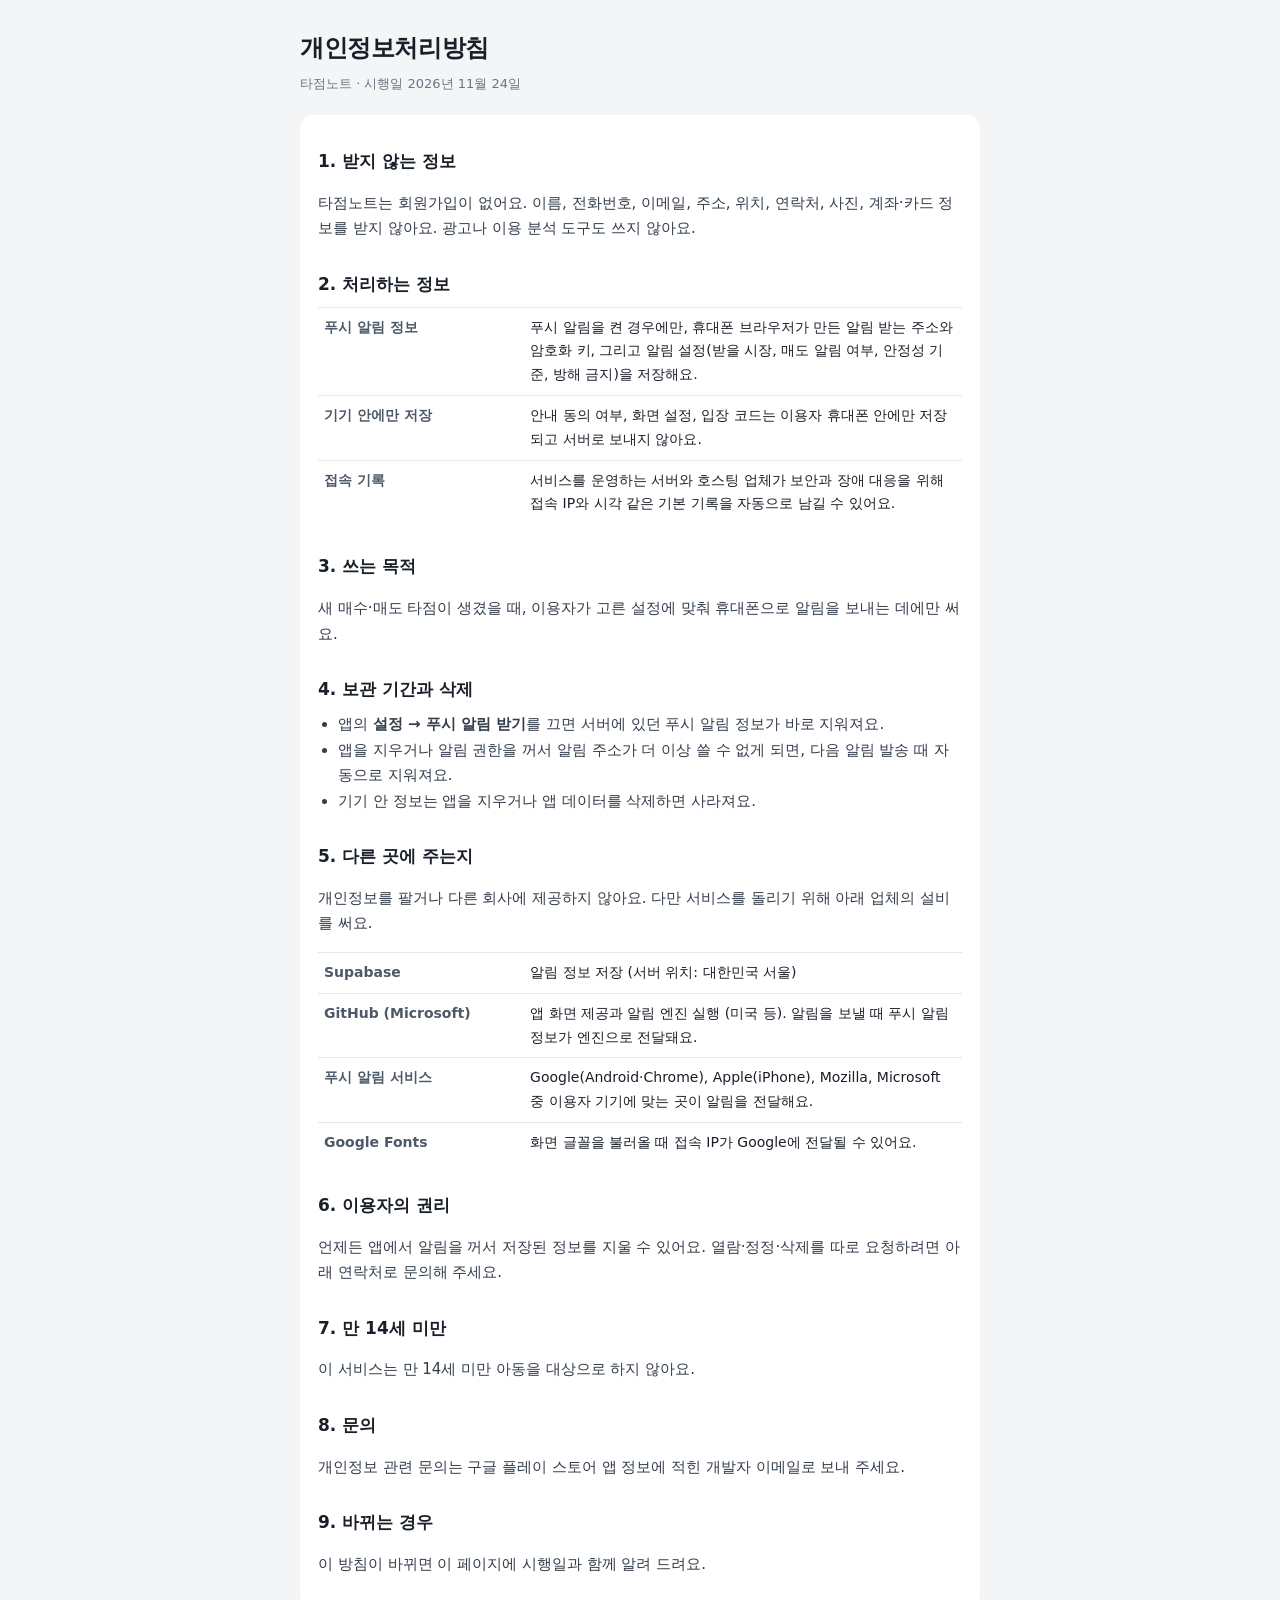
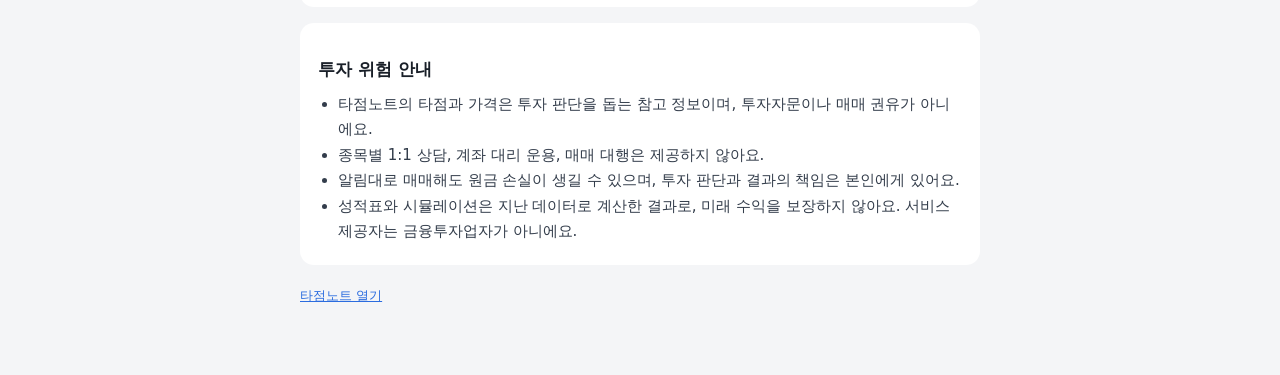
==== app/privacy.html @ eb2e2096 "Add files via upload" ====
<!doctype html>
<html lang="ko">
<head>
<meta charset="utf-8">
<meta name="viewport" content="width=device-width, initial-scale=1">
<title>타점노트 개인정보처리방침</title>
<link rel="icon" href="icon-192.png">
<style>
  body { margin: 0; background: #F4F5F7; color: #191F28; font-family: -apple-system, 'Apple SD Gothic Neo', 'Noto Sans KR', system-ui, sans-serif; line-height: 1.7; }
  main { max-width: 680px; margin: 0 auto; padding: 28px 20px 48px; }
  h1 { font-size: 24px; margin: 0 0 4px; letter-spacing: -0.4px; }
  h2 { font-size: 17px; margin: 28px 0 8px; }
  p, li { font-size: 15px; color: #333D4B; }
  ul { padding-left: 20px; margin: 6px 0; }
  .sub { color: #6B7684; font-size: 13px; margin: 0 0 20px; }
  .card { background: #fff; border-radius: 14px; padding: 4px 18px 14px; margin-top: 16px; }
  table { width: 100%; border-collapse: collapse; font-size: 14px; margin: 8px 0; }
  th, td { text-align: left; vertical-align: top; border-top: 1px solid #E5E8EB; padding: 8px 6px; }
  th { color: #4E5968; font-weight: 600; width: 32%; }
  a { color: #2B6CDF; }
</style>
</head>
<body>
<main>
  <h1>개인정보처리방침</h1>
  <p class="sub">타점노트 · 시행일 2026년 11월 24일</p>

  <div class="card">
    <h2>1. 받지 않는 정보</h2>
    <p>타점노트는 회원가입이 없어요. 이름, 전화번호, 이메일, 주소, 위치, 연락처, 사진, 계좌·카드 정보를 받지 않아요. 광고나 이용 분석 도구도 쓰지 않아요.</p>

    <h2>2. 처리하는 정보</h2>
    <table>
      <tr><th>푸시 알림 정보</th><td>푸시 알림을 켠 경우에만, 휴대폰 브라우저가 만든 알림 받는 주소와 암호화 키, 그리고 알림 설정(받을 시장, 매도 알림 여부, 안정성 기준, 방해 금지)을 저장해요.</td></tr>
      <tr><th>기기 안에만 저장</th><td>안내 동의 여부, 화면 설정, 입장 코드는 이용자 휴대폰 안에만 저장되고 서버로 보내지 않아요.</td></tr>
      <tr><th>접속 기록</th><td>서비스를 운영하는 서버와 호스팅 업체가 보안과 장애 대응을 위해 접속 IP와 시각 같은 기본 기록을 자동으로 남길 수 있어요.</td></tr>
    </table>

    <h2>3. 쓰는 목적</h2>
    <p>새 매수·매도 타점이 생겼을 때, 이용자가 고른 설정에 맞춰 휴대폰으로 알림을 보내는 데에만 써요.</p>

    <h2>4. 보관 기간과 삭제</h2>
    <ul>
      <li>앱의 <b>설정 → 푸시 알림 받기</b>를 끄면 서버에 있던 푸시 알림 정보가 바로 지워져요.</li>
      <li>앱을 지우거나 알림 권한을 꺼서 알림 주소가 더 이상 쓸 수 없게 되면, 다음 알림 발송 때 자동으로 지워져요.</li>
      <li>기기 안 정보는 앱을 지우거나 앱 데이터를 삭제하면 사라져요.</li>
    </ul>

    <h2>5. 다른 곳에 주는지</h2>
    <p>개인정보를 팔거나 다른 회사에 제공하지 않아요. 다만 서비스를 돌리기 위해 아래 업체의 설비를 써요.</p>
    <table>
      <tr><th>Supabase</th><td>알림 정보 저장 (서버 위치: 대한민국 서울)</td></tr>
      <tr><th>GitHub (Microsoft)</th><td>앱 화면 제공과 알림 엔진 실행 (미국 등). 알림을 보낼 때 푸시 알림 정보가 엔진으로 전달돼요.</td></tr>
      <tr><th>푸시 알림 서비스</th><td>Google(Android·Chrome), Apple(iPhone), Mozilla, Microsoft 중 이용자 기기에 맞는 곳이 알림을 전달해요.</td></tr>
      <tr><th>Google Fonts</th><td>화면 글꼴을 불러올 때 접속 IP가 Google에 전달될 수 있어요.</td></tr>
    </table>

    <h2>6. 이용자의 권리</h2>
    <p>언제든 앱에서 알림을 꺼서 저장된 정보를 지울 수 있어요. 열람·정정·삭제를 따로 요청하려면 아래 연락처로 문의해 주세요.</p>

    <h2>7. 만 14세 미만</h2>
    <p>이 서비스는 만 14세 미만 아동을 대상으로 하지 않아요.</p>

    <h2>8. 문의</h2>
    <p>개인정보 관련 문의는 구글 플레이 스토어 앱 정보에 적힌 개발자 이메일로 보내 주세요.</p>

    <h2>9. 바뀌는 경우</h2>
    <p>이 방침이 바뀌면 이 페이지에 시행일과 함께 알려 드려요.</p>
  </div>

  <div class="card">
    <h2>투자 위험 안내</h2>
    <ul>
      <li>타점노트의 타점과 가격은 투자 판단을 돕는 참고 정보이며, 투자자문이나 매매 권유가 아니에요.</li>
      <li>종목별 1:1 상담, 계좌 대리 운용, 매매 대행은 제공하지 않아요.</li>
      <li>알림대로 매매해도 원금 손실이 생길 수 있으며, 투자 판단과 결과의 책임은 본인에게 있어요.</li>
      <li>성적표와 시뮬레이션은 지난 데이터로 계산한 결과로, 미래 수익을 보장하지 않아요. 서비스 제공자는 금융투자업자가 아니에요.</li>
    </ul>
  </div>
  <p class="sub" style="margin-top:20px"><a href="./">타점노트 열기</a></p>
</main>
</body>
</html>
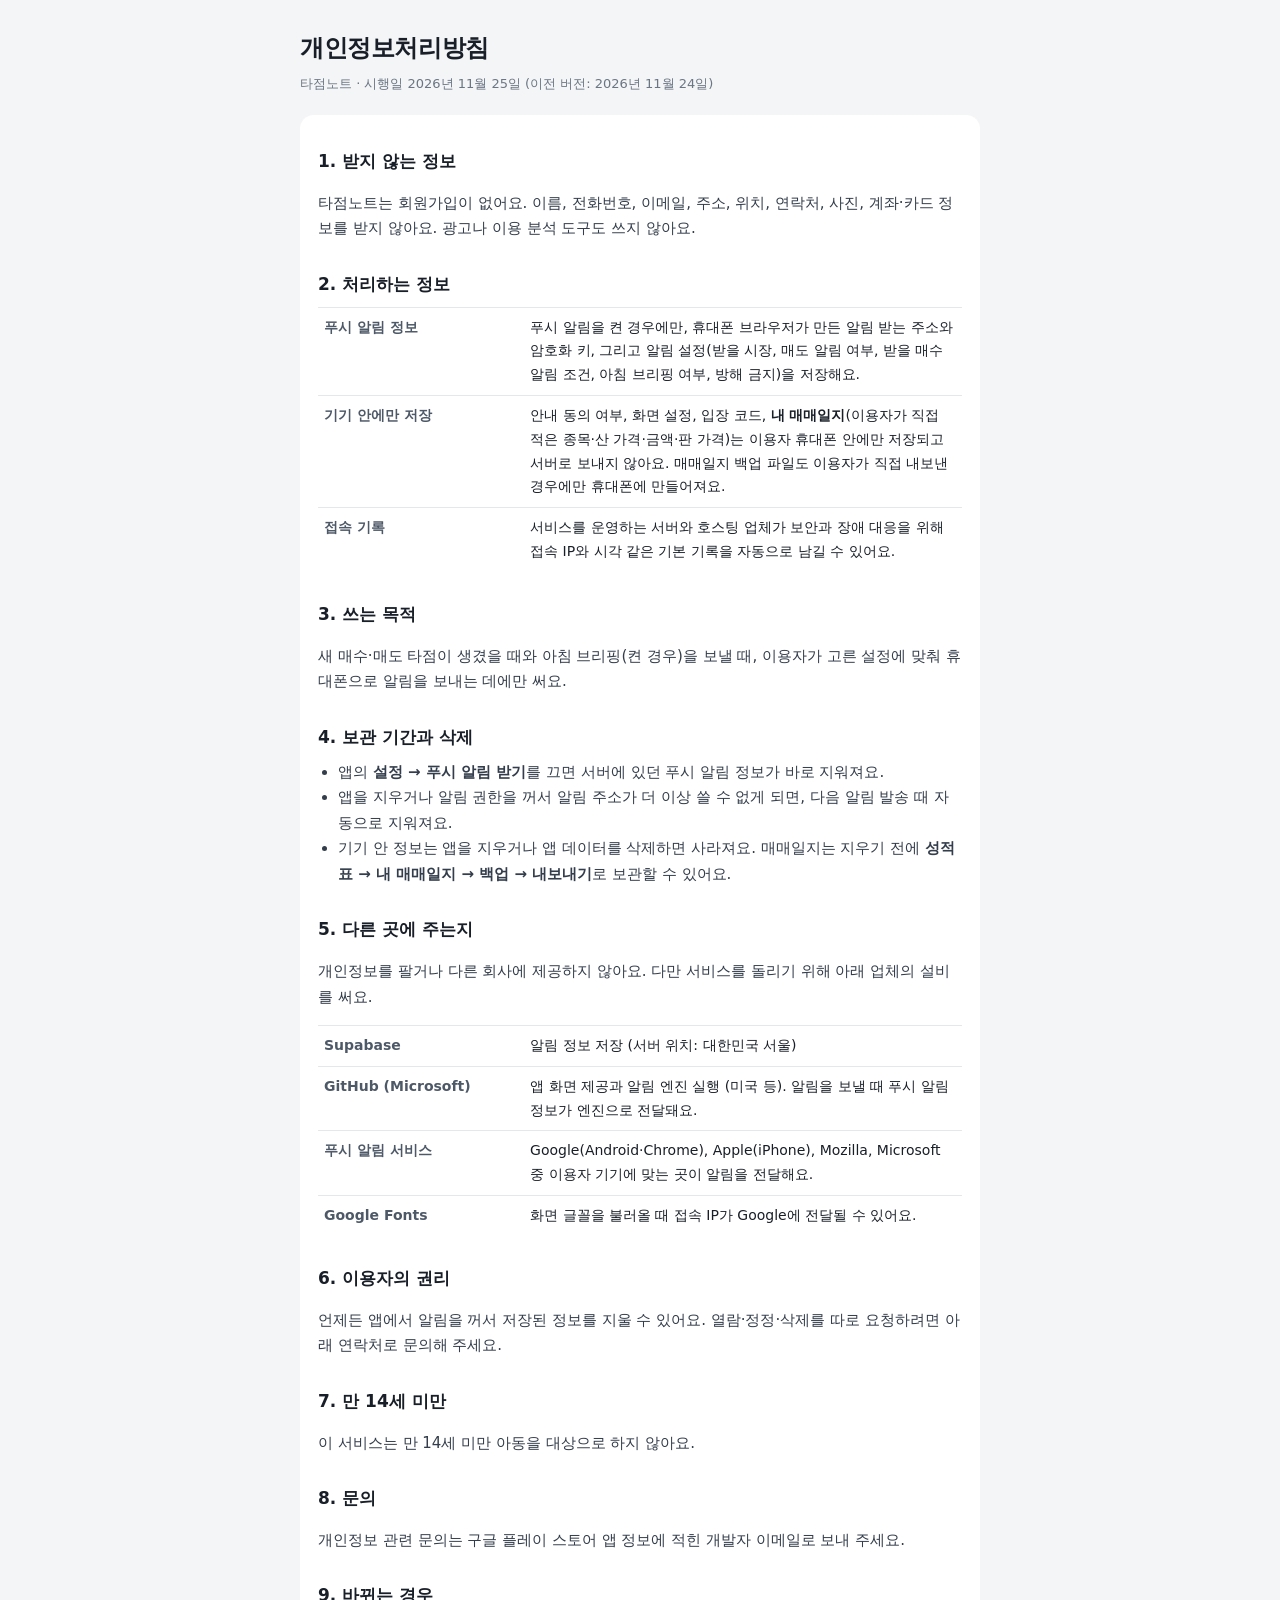
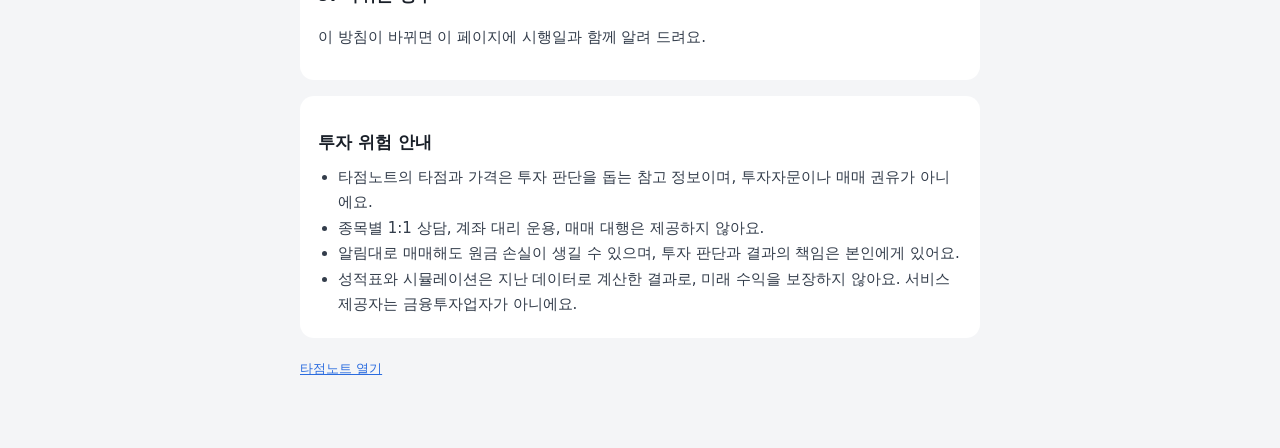
==== commit 50bd336e: "Add files via upload" ====
--- a/app/privacy.html
+++ b/app/privacy.html
@@ -23,7 +23,7 @@
 <body>
 <main>
   <h1>개인정보처리방침</h1>
-  <p class="sub">타점노트 · 시행일 2026년 11월 24일</p>
+  <p class="sub">타점노트 · 시행일 2026년 11월 25일 (이전 버전: 2026년 11월 24일)</p>
 
   <div class="card">
     <h2>1. 받지 않는 정보</h2>
@@ -31,19 +31,19 @@
 
     <h2>2. 처리하는 정보</h2>
     <table>
-      <tr><th>푸시 알림 정보</th><td>푸시 알림을 켠 경우에만, 휴대폰 브라우저가 만든 알림 받는 주소와 암호화 키, 그리고 알림 설정(받을 시장, 매도 알림 여부, 안정성 기준, 방해 금지)을 저장해요.</td></tr>
-      <tr><th>기기 안에만 저장</th><td>안내 동의 여부, 화면 설정, 입장 코드는 이용자 휴대폰 안에만 저장되고 서버로 보내지 않아요.</td></tr>
+      <tr><th>푸시 알림 정보</th><td>푸시 알림을 켠 경우에만, 휴대폰 브라우저가 만든 알림 받는 주소와 암호화 키, 그리고 알림 설정(받을 시장, 매도 알림 여부, 받을 매수 알림 조건, 아침 브리핑 여부, 방해 금지)을 저장해요.</td></tr>
+      <tr><th>기기 안에만 저장</th><td>안내 동의 여부, 화면 설정, 입장 코드, <b>내 매매일지</b>(이용자가 직접 적은 종목·산 가격·금액·판 가격)는 이용자 휴대폰 안에만 저장되고 서버로 보내지 않아요. 매매일지 백업 파일도 이용자가 직접 내보낸 경우에만 휴대폰에 만들어져요.</td></tr>
       <tr><th>접속 기록</th><td>서비스를 운영하는 서버와 호스팅 업체가 보안과 장애 대응을 위해 접속 IP와 시각 같은 기본 기록을 자동으로 남길 수 있어요.</td></tr>
     </table>
 
     <h2>3. 쓰는 목적</h2>
-    <p>새 매수·매도 타점이 생겼을 때, 이용자가 고른 설정에 맞춰 휴대폰으로 알림을 보내는 데에만 써요.</p>
+    <p>새 매수·매도 타점이 생겼을 때와 아침 브리핑(켠 경우)을 보낼 때, 이용자가 고른 설정에 맞춰 휴대폰으로 알림을 보내는 데에만 써요.</p>
 
     <h2>4. 보관 기간과 삭제</h2>
     <ul>
       <li>앱의 <b>설정 → 푸시 알림 받기</b>를 끄면 서버에 있던 푸시 알림 정보가 바로 지워져요.</li>
       <li>앱을 지우거나 알림 권한을 꺼서 알림 주소가 더 이상 쓸 수 없게 되면, 다음 알림 발송 때 자동으로 지워져요.</li>
-      <li>기기 안 정보는 앱을 지우거나 앱 데이터를 삭제하면 사라져요.</li>
+      <li>기기 안 정보는 앱을 지우거나 앱 데이터를 삭제하면 사라져요. 매매일지는 지우기 전에 <b>성적표 → 내 매매일지 → 백업 → 내보내기</b>로 보관할 수 있어요.</li>
     </ul>
 
     <h2>5. 다른 곳에 주는지</h2>
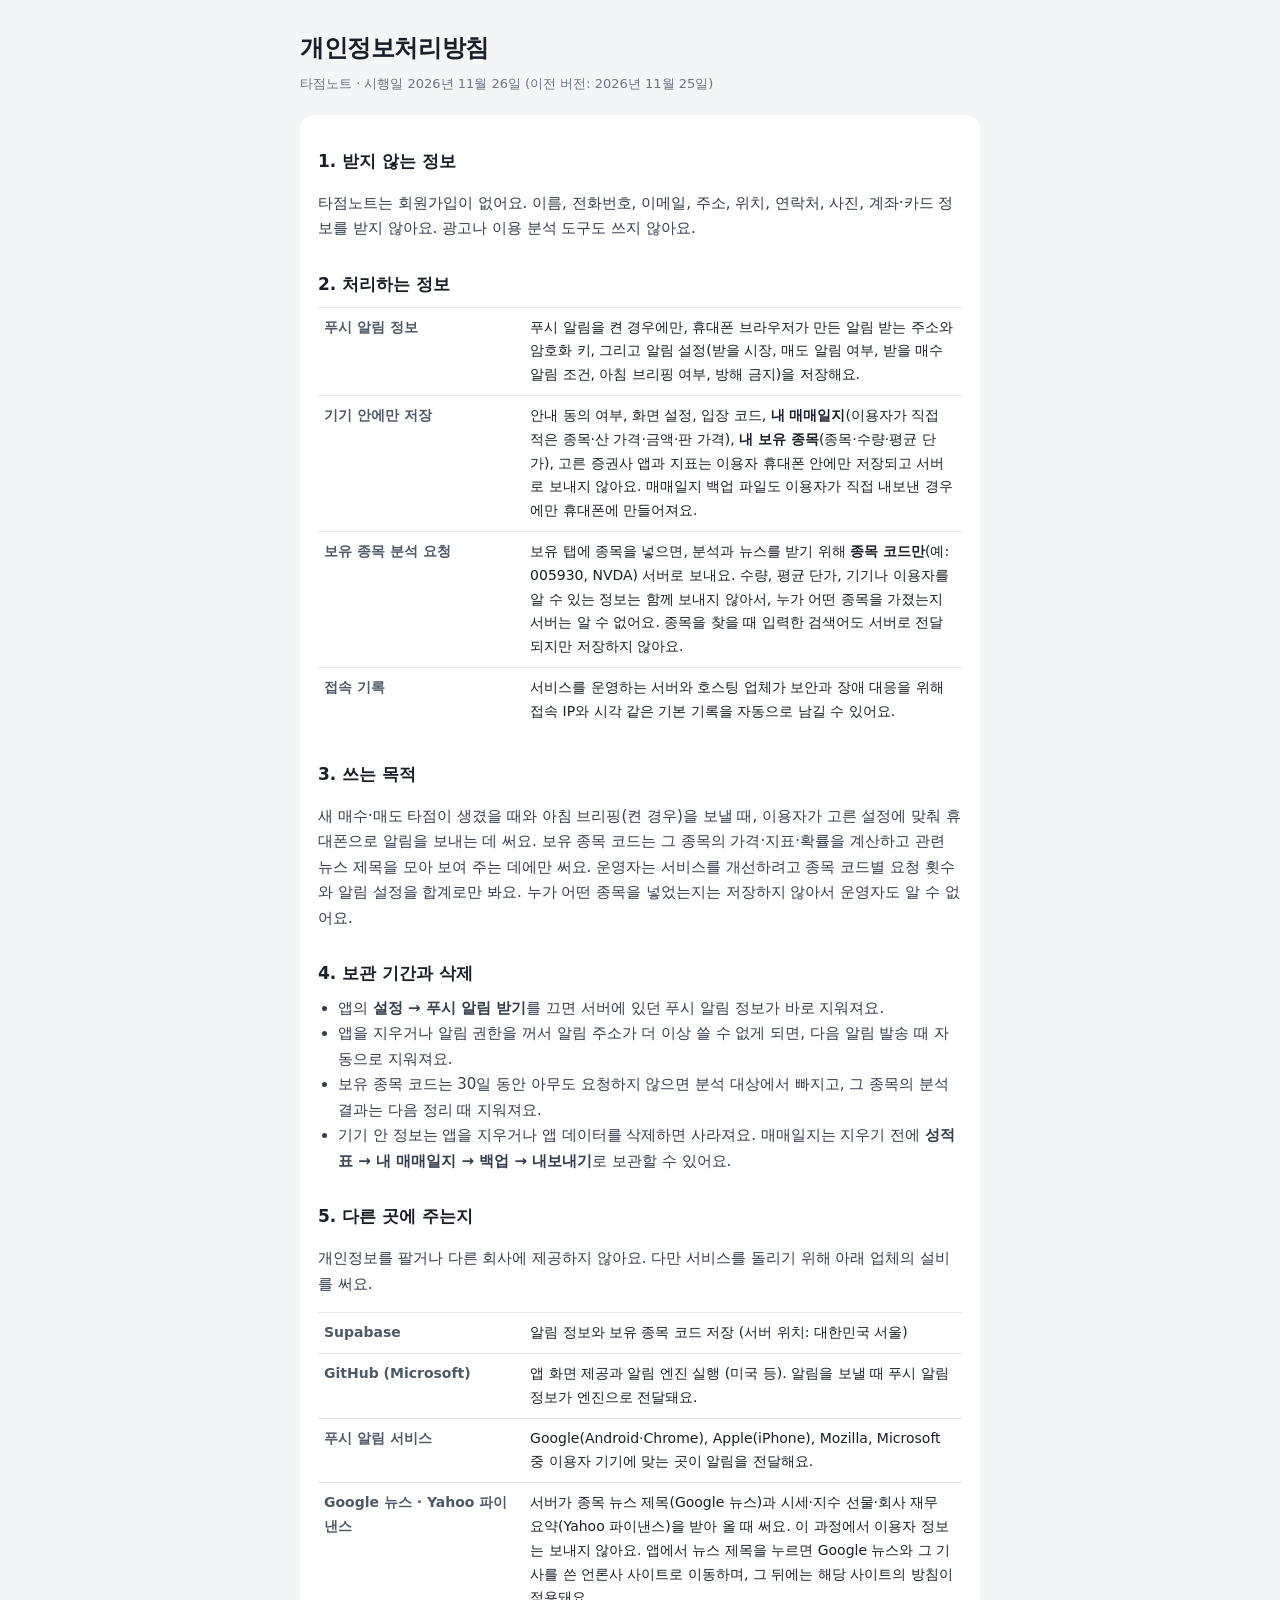
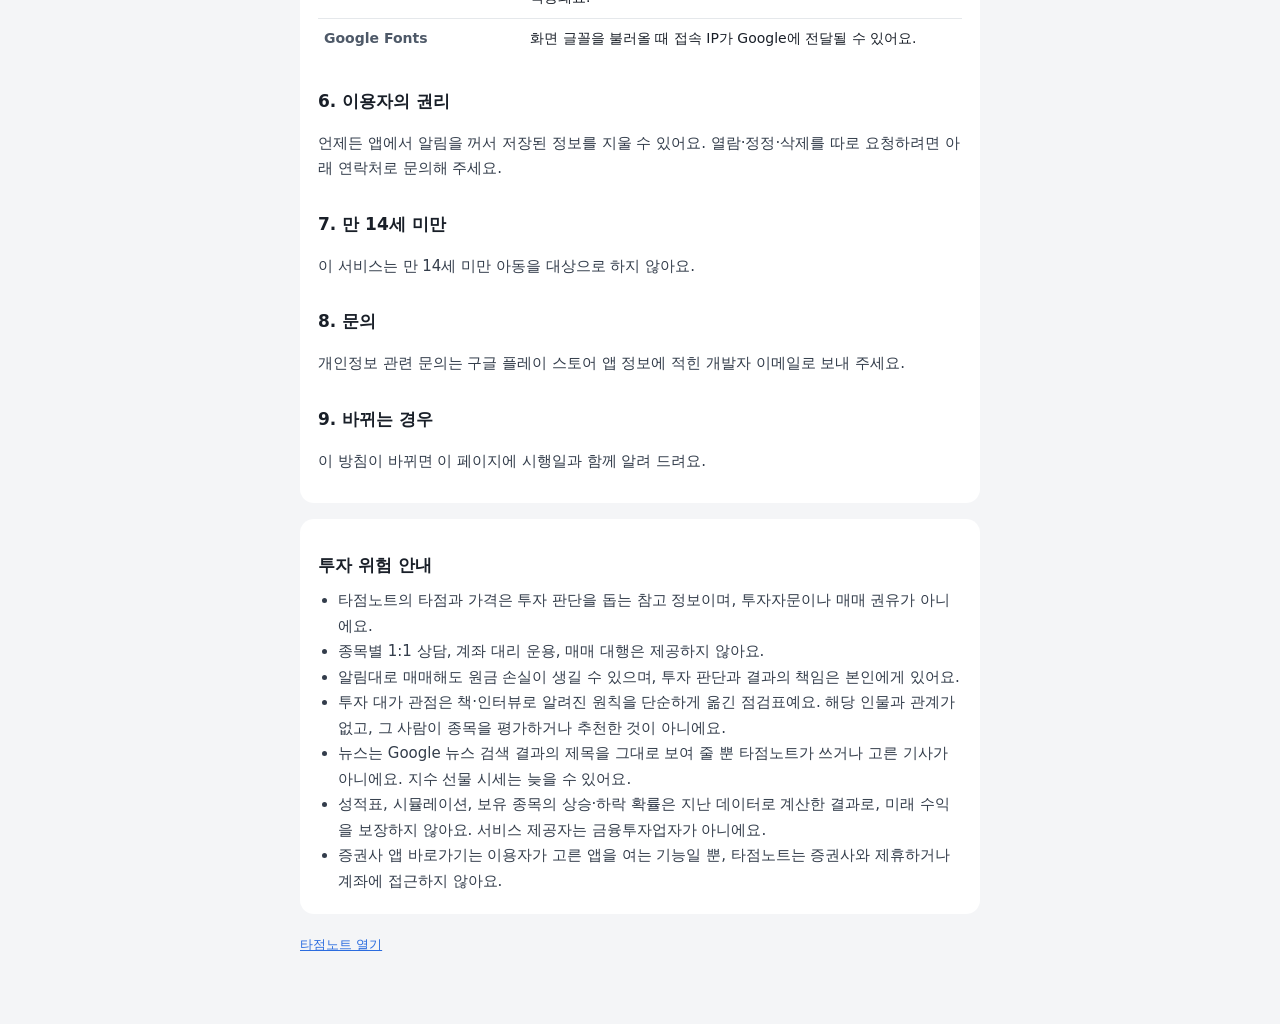
==== commit 21a06842: "Add files via upload" ====
--- a/app/privacy.html
+++ b/app/privacy.html
@@ -23,7 +23,7 @@
 <body>
 <main>
   <h1>개인정보처리방침</h1>
-  <p class="sub">타점노트 · 시행일 2026년 11월 25일 (이전 버전: 2026년 11월 24일)</p>
+  <p class="sub">타점노트 · 시행일 2026년 11월 26일 (이전 버전: 2026년 11월 25일)</p>
 
   <div class="card">
     <h2>1. 받지 않는 정보</h2>
@@ -32,26 +32,29 @@
     <h2>2. 처리하는 정보</h2>
     <table>
       <tr><th>푸시 알림 정보</th><td>푸시 알림을 켠 경우에만, 휴대폰 브라우저가 만든 알림 받는 주소와 암호화 키, 그리고 알림 설정(받을 시장, 매도 알림 여부, 받을 매수 알림 조건, 아침 브리핑 여부, 방해 금지)을 저장해요.</td></tr>
-      <tr><th>기기 안에만 저장</th><td>안내 동의 여부, 화면 설정, 입장 코드, <b>내 매매일지</b>(이용자가 직접 적은 종목·산 가격·금액·판 가격)는 이용자 휴대폰 안에만 저장되고 서버로 보내지 않아요. 매매일지 백업 파일도 이용자가 직접 내보낸 경우에만 휴대폰에 만들어져요.</td></tr>
+      <tr><th>기기 안에만 저장</th><td>안내 동의 여부, 화면 설정, 입장 코드, <b>내 매매일지</b>(이용자가 직접 적은 종목·산 가격·금액·판 가격), <b>내 보유 종목</b>(종목·수량·평균 단가), 고른 증권사 앱과 지표는 이용자 휴대폰 안에만 저장되고 서버로 보내지 않아요. 매매일지 백업 파일도 이용자가 직접 내보낸 경우에만 휴대폰에 만들어져요.</td></tr>
+      <tr><th>보유 종목 분석 요청</th><td>보유 탭에 종목을 넣으면, 분석과 뉴스를 받기 위해 <b>종목 코드만</b>(예: 005930, NVDA) 서버로 보내요. 수량, 평균 단가, 기기나 이용자를 알 수 있는 정보는 함께 보내지 않아서, 누가 어떤 종목을 가졌는지 서버는 알 수 없어요. 종목을 찾을 때 입력한 검색어도 서버로 전달되지만 저장하지 않아요.</td></tr>
       <tr><th>접속 기록</th><td>서비스를 운영하는 서버와 호스팅 업체가 보안과 장애 대응을 위해 접속 IP와 시각 같은 기본 기록을 자동으로 남길 수 있어요.</td></tr>
     </table>
 
     <h2>3. 쓰는 목적</h2>
-    <p>새 매수·매도 타점이 생겼을 때와 아침 브리핑(켠 경우)을 보낼 때, 이용자가 고른 설정에 맞춰 휴대폰으로 알림을 보내는 데에만 써요.</p>
+    <p>새 매수·매도 타점이 생겼을 때와 아침 브리핑(켠 경우)을 보낼 때, 이용자가 고른 설정에 맞춰 휴대폰으로 알림을 보내는 데 써요. 보유 종목 코드는 그 종목의 가격·지표·확률을 계산하고 관련 뉴스 제목을 모아 보여 주는 데에만 써요. 운영자는 서비스를 개선하려고 종목 코드별 요청 횟수와 알림 설정을 합계로만 봐요. 누가 어떤 종목을 넣었는지는 저장하지 않아서 운영자도 알 수 없어요.</p>
 
     <h2>4. 보관 기간과 삭제</h2>
     <ul>
       <li>앱의 <b>설정 → 푸시 알림 받기</b>를 끄면 서버에 있던 푸시 알림 정보가 바로 지워져요.</li>
       <li>앱을 지우거나 알림 권한을 꺼서 알림 주소가 더 이상 쓸 수 없게 되면, 다음 알림 발송 때 자동으로 지워져요.</li>
+      <li>보유 종목 코드는 30일 동안 아무도 요청하지 않으면 분석 대상에서 빠지고, 그 종목의 분석 결과는 다음 정리 때 지워져요.</li>
       <li>기기 안 정보는 앱을 지우거나 앱 데이터를 삭제하면 사라져요. 매매일지는 지우기 전에 <b>성적표 → 내 매매일지 → 백업 → 내보내기</b>로 보관할 수 있어요.</li>
     </ul>
 
     <h2>5. 다른 곳에 주는지</h2>
     <p>개인정보를 팔거나 다른 회사에 제공하지 않아요. 다만 서비스를 돌리기 위해 아래 업체의 설비를 써요.</p>
     <table>
-      <tr><th>Supabase</th><td>알림 정보 저장 (서버 위치: 대한민국 서울)</td></tr>
+      <tr><th>Supabase</th><td>알림 정보와 보유 종목 코드 저장 (서버 위치: 대한민국 서울)</td></tr>
       <tr><th>GitHub (Microsoft)</th><td>앱 화면 제공과 알림 엔진 실행 (미국 등). 알림을 보낼 때 푸시 알림 정보가 엔진으로 전달돼요.</td></tr>
       <tr><th>푸시 알림 서비스</th><td>Google(Android·Chrome), Apple(iPhone), Mozilla, Microsoft 중 이용자 기기에 맞는 곳이 알림을 전달해요.</td></tr>
+      <tr><th>Google 뉴스 · Yahoo 파이낸스</th><td>서버가 종목 뉴스 제목(Google 뉴스)과 시세·지수 선물·회사 재무 요약(Yahoo 파이낸스)을 받아 올 때 써요. 이 과정에서 이용자 정보는 보내지 않아요. 앱에서 뉴스 제목을 누르면 Google 뉴스와 그 기사를 쓴 언론사 사이트로 이동하며, 그 뒤에는 해당 사이트의 방침이 적용돼요.</td></tr>
       <tr><th>Google Fonts</th><td>화면 글꼴을 불러올 때 접속 IP가 Google에 전달될 수 있어요.</td></tr>
     </table>
 
@@ -74,7 +77,10 @@
       <li>타점노트의 타점과 가격은 투자 판단을 돕는 참고 정보이며, 투자자문이나 매매 권유가 아니에요.</li>
       <li>종목별 1:1 상담, 계좌 대리 운용, 매매 대행은 제공하지 않아요.</li>
       <li>알림대로 매매해도 원금 손실이 생길 수 있으며, 투자 판단과 결과의 책임은 본인에게 있어요.</li>
-      <li>성적표와 시뮬레이션은 지난 데이터로 계산한 결과로, 미래 수익을 보장하지 않아요. 서비스 제공자는 금융투자업자가 아니에요.</li>
+      <li>투자 대가 관점은 책·인터뷰로 알려진 원칙을 단순하게 옮긴 점검표예요. 해당 인물과 관계가 없고, 그 사람이 종목을 평가하거나 추천한 것이 아니에요.</li>
+      <li>뉴스는 Google 뉴스 검색 결과의 제목을 그대로 보여 줄 뿐 타점노트가 쓰거나 고른 기사가 아니에요. 지수 선물 시세는 늦을 수 있어요.</li>
+      <li>성적표, 시뮬레이션, 보유 종목의 상승·하락 확률은 지난 데이터로 계산한 결과로, 미래 수익을 보장하지 않아요. 서비스 제공자는 금융투자업자가 아니에요.</li>
+      <li>증권사 앱 바로가기는 이용자가 고른 앱을 여는 기능일 뿐, 타점노트는 증권사와 제휴하거나 계좌에 접근하지 않아요.</li>
     </ul>
   </div>
   <p class="sub" style="margin-top:20px"><a href="./">타점노트 열기</a></p>
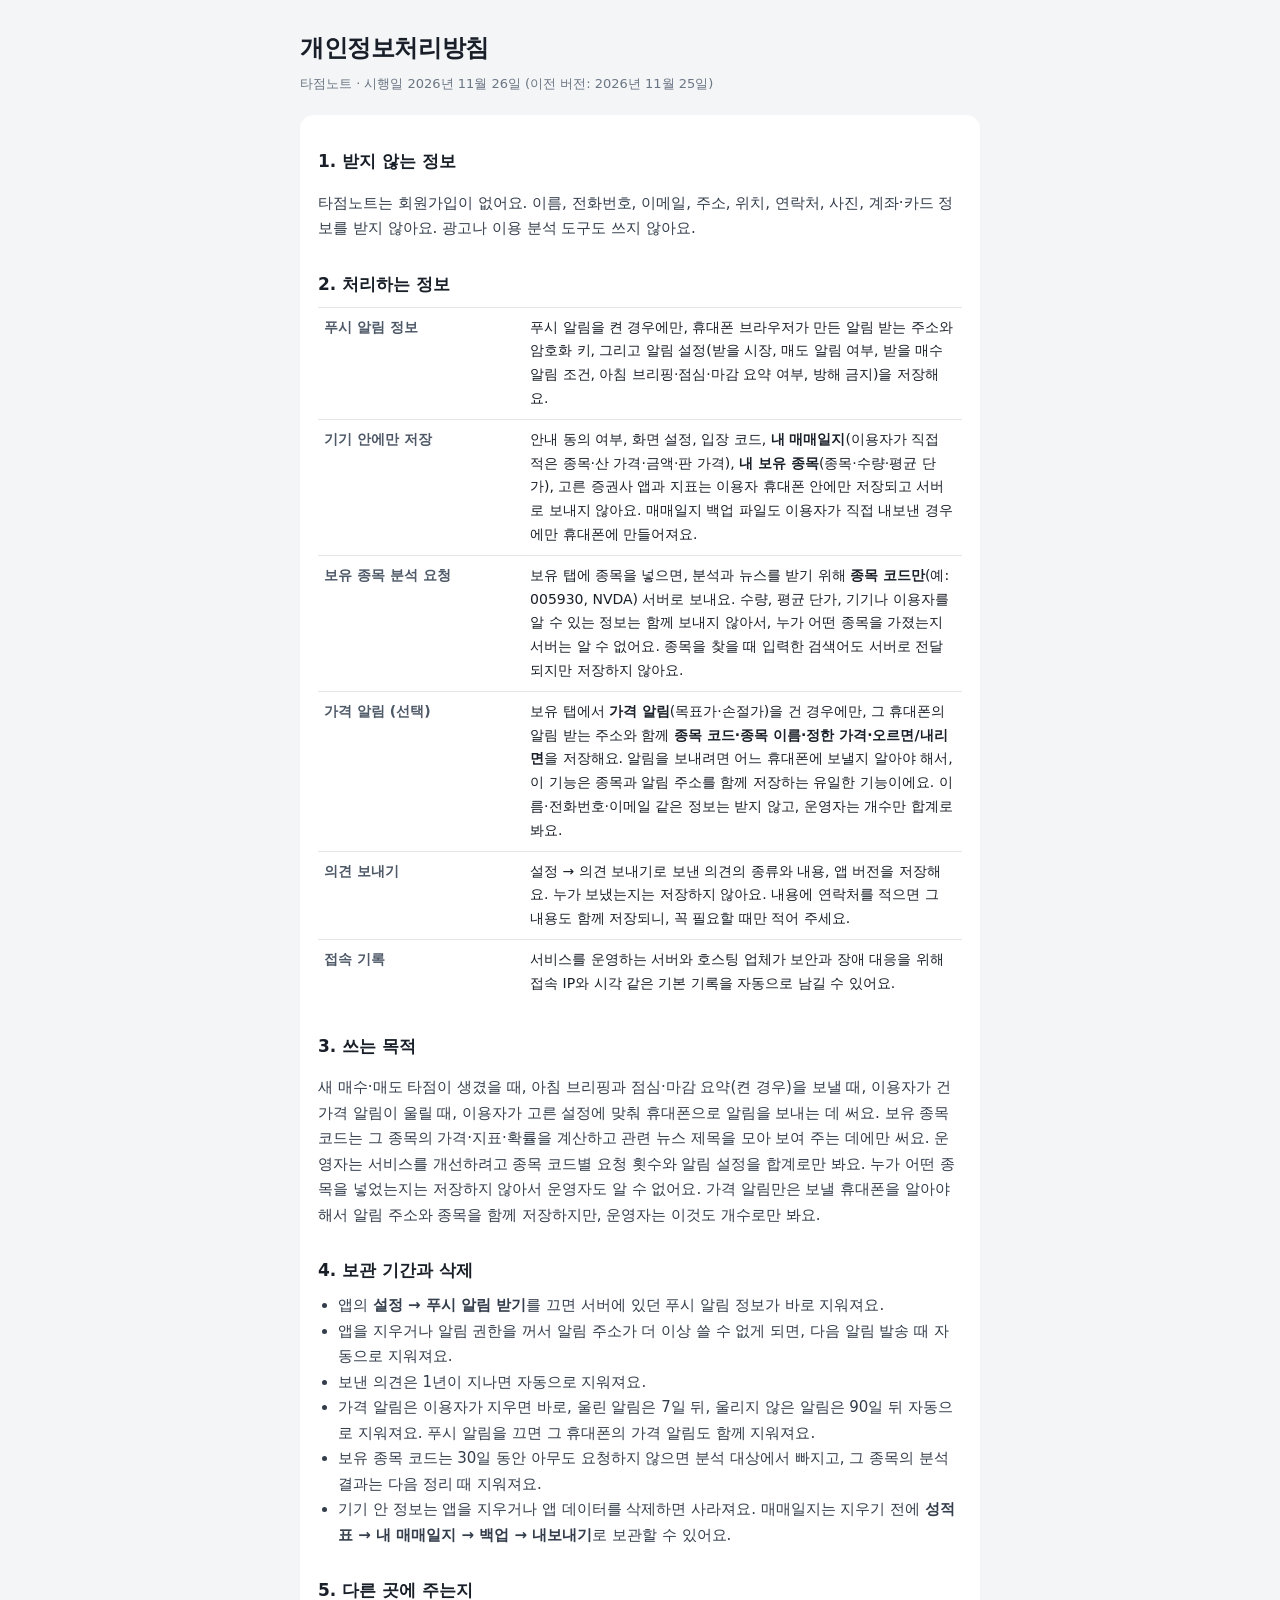
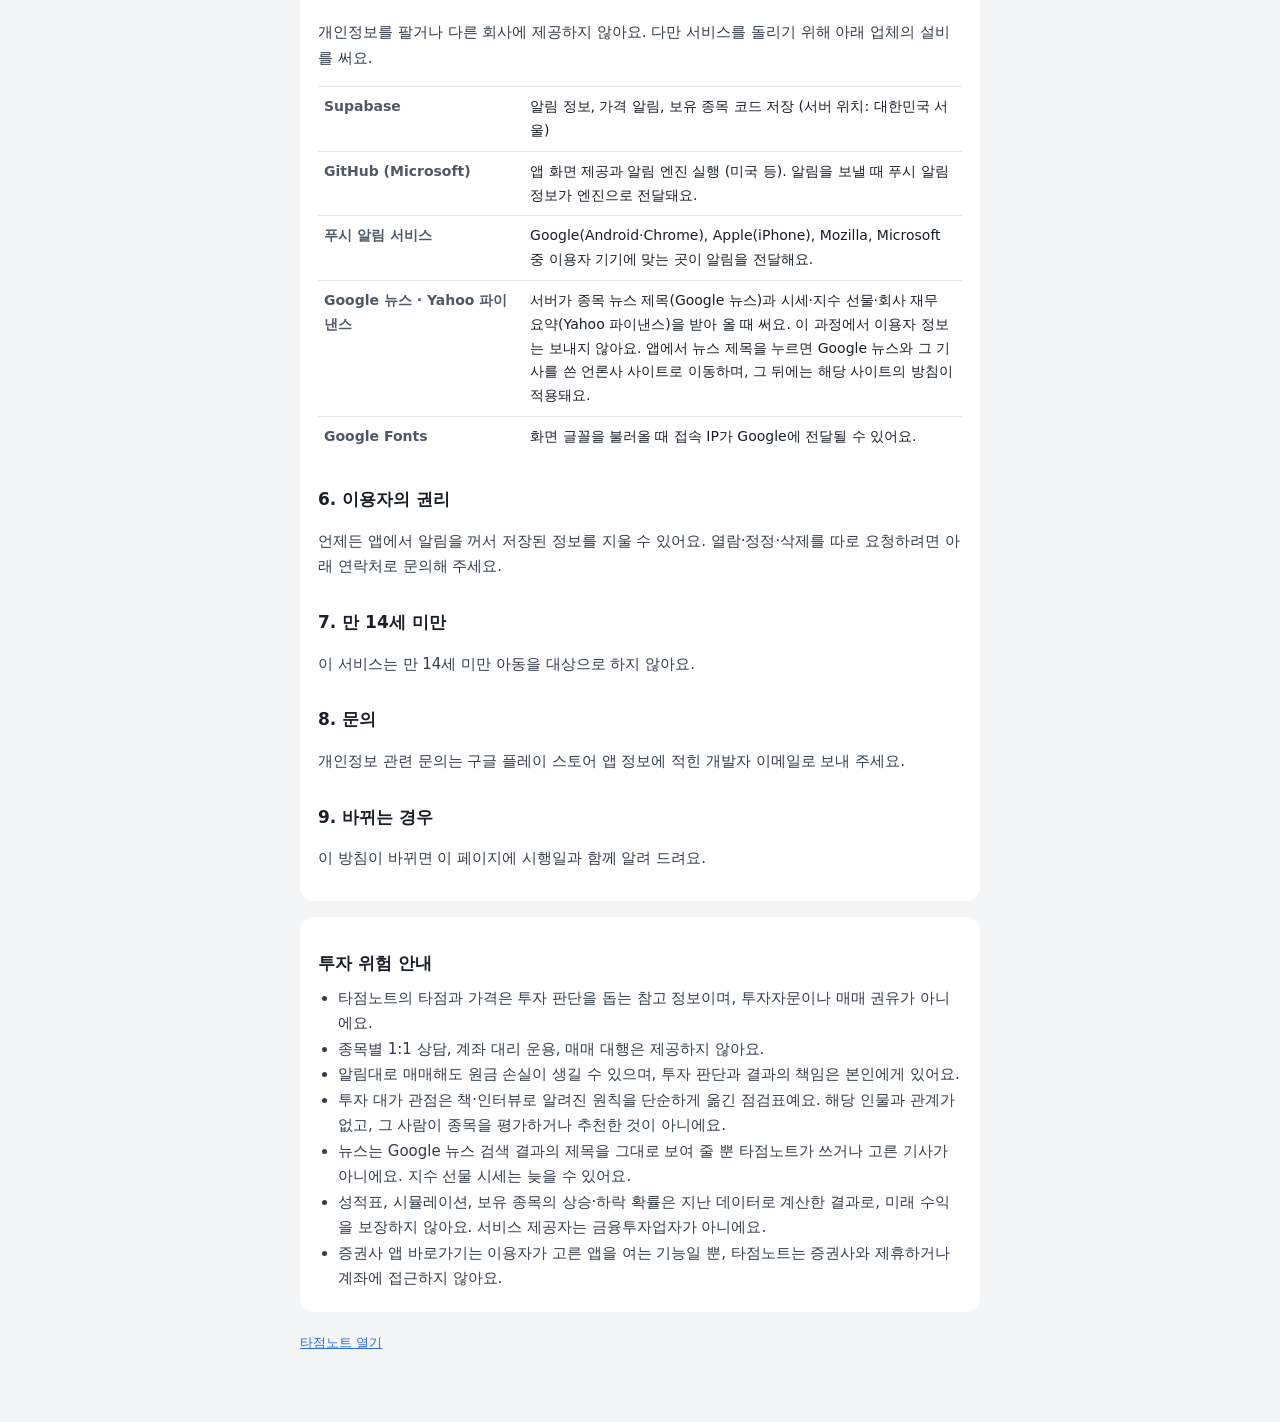
==== commit c47b34d9: "Add files via upload" ====
--- a/app/privacy.html
+++ b/app/privacy.html
@@ -31,19 +31,23 @@
 
     <h2>2. 처리하는 정보</h2>
     <table>
-      <tr><th>푸시 알림 정보</th><td>푸시 알림을 켠 경우에만, 휴대폰 브라우저가 만든 알림 받는 주소와 암호화 키, 그리고 알림 설정(받을 시장, 매도 알림 여부, 받을 매수 알림 조건, 아침 브리핑 여부, 방해 금지)을 저장해요.</td></tr>
+      <tr><th>푸시 알림 정보</th><td>푸시 알림을 켠 경우에만, 휴대폰 브라우저가 만든 알림 받는 주소와 암호화 키, 그리고 알림 설정(받을 시장, 매도 알림 여부, 받을 매수 알림 조건, 아침 브리핑·점심·마감 요약 여부, 방해 금지)을 저장해요.</td></tr>
       <tr><th>기기 안에만 저장</th><td>안내 동의 여부, 화면 설정, 입장 코드, <b>내 매매일지</b>(이용자가 직접 적은 종목·산 가격·금액·판 가격), <b>내 보유 종목</b>(종목·수량·평균 단가), 고른 증권사 앱과 지표는 이용자 휴대폰 안에만 저장되고 서버로 보내지 않아요. 매매일지 백업 파일도 이용자가 직접 내보낸 경우에만 휴대폰에 만들어져요.</td></tr>
       <tr><th>보유 종목 분석 요청</th><td>보유 탭에 종목을 넣으면, 분석과 뉴스를 받기 위해 <b>종목 코드만</b>(예: 005930, NVDA) 서버로 보내요. 수량, 평균 단가, 기기나 이용자를 알 수 있는 정보는 함께 보내지 않아서, 누가 어떤 종목을 가졌는지 서버는 알 수 없어요. 종목을 찾을 때 입력한 검색어도 서버로 전달되지만 저장하지 않아요.</td></tr>
+      <tr><th>가격 알림 (선택)</th><td>보유 탭에서 <b>가격 알림</b>(목표가·손절가)을 건 경우에만, 그 휴대폰의 알림 받는 주소와 함께 <b>종목 코드·종목 이름·정한 가격·오르면/내리면</b>을 저장해요. 알림을 보내려면 어느 휴대폰에 보낼지 알아야 해서, 이 기능은 종목과 알림 주소를 함께 저장하는 유일한 기능이에요. 이름·전화번호·이메일 같은 정보는 받지 않고, 운영자는 개수만 합계로 봐요.</td></tr>
+      <tr><th>의견 보내기</th><td>설정 → 의견 보내기로 보낸 의견의 종류와 내용, 앱 버전을 저장해요. 누가 보냈는지는 저장하지 않아요. 내용에 연락처를 적으면 그 내용도 함께 저장되니, 꼭 필요할 때만 적어 주세요.</td></tr>
       <tr><th>접속 기록</th><td>서비스를 운영하는 서버와 호스팅 업체가 보안과 장애 대응을 위해 접속 IP와 시각 같은 기본 기록을 자동으로 남길 수 있어요.</td></tr>
     </table>
 
     <h2>3. 쓰는 목적</h2>
-    <p>새 매수·매도 타점이 생겼을 때와 아침 브리핑(켠 경우)을 보낼 때, 이용자가 고른 설정에 맞춰 휴대폰으로 알림을 보내는 데 써요. 보유 종목 코드는 그 종목의 가격·지표·확률을 계산하고 관련 뉴스 제목을 모아 보여 주는 데에만 써요. 운영자는 서비스를 개선하려고 종목 코드별 요청 횟수와 알림 설정을 합계로만 봐요. 누가 어떤 종목을 넣었는지는 저장하지 않아서 운영자도 알 수 없어요.</p>
+    <p>새 매수·매도 타점이 생겼을 때, 아침 브리핑과 점심·마감 요약(켠 경우)을 보낼 때, 이용자가 건 가격 알림이 울릴 때, 이용자가 고른 설정에 맞춰 휴대폰으로 알림을 보내는 데 써요. 보유 종목 코드는 그 종목의 가격·지표·확률을 계산하고 관련 뉴스 제목을 모아 보여 주는 데에만 써요. 운영자는 서비스를 개선하려고 종목 코드별 요청 횟수와 알림 설정을 합계로만 봐요. 누가 어떤 종목을 넣었는지는 저장하지 않아서 운영자도 알 수 없어요. 가격 알림만은 보낼 휴대폰을 알아야 해서 알림 주소와 종목을 함께 저장하지만, 운영자는 이것도 개수로만 봐요.</p>
 
     <h2>4. 보관 기간과 삭제</h2>
     <ul>
       <li>앱의 <b>설정 → 푸시 알림 받기</b>를 끄면 서버에 있던 푸시 알림 정보가 바로 지워져요.</li>
       <li>앱을 지우거나 알림 권한을 꺼서 알림 주소가 더 이상 쓸 수 없게 되면, 다음 알림 발송 때 자동으로 지워져요.</li>
+      <li>보낸 의견은 1년이 지나면 자동으로 지워져요.</li>
+      <li>가격 알림은 이용자가 지우면 바로, 울린 알림은 7일 뒤, 울리지 않은 알림은 90일 뒤 자동으로 지워져요. 푸시 알림을 끄면 그 휴대폰의 가격 알림도 함께 지워져요.</li>
       <li>보유 종목 코드는 30일 동안 아무도 요청하지 않으면 분석 대상에서 빠지고, 그 종목의 분석 결과는 다음 정리 때 지워져요.</li>
       <li>기기 안 정보는 앱을 지우거나 앱 데이터를 삭제하면 사라져요. 매매일지는 지우기 전에 <b>성적표 → 내 매매일지 → 백업 → 내보내기</b>로 보관할 수 있어요.</li>
     </ul>
@@ -51,7 +55,7 @@
     <h2>5. 다른 곳에 주는지</h2>
     <p>개인정보를 팔거나 다른 회사에 제공하지 않아요. 다만 서비스를 돌리기 위해 아래 업체의 설비를 써요.</p>
     <table>
-      <tr><th>Supabase</th><td>알림 정보와 보유 종목 코드 저장 (서버 위치: 대한민국 서울)</td></tr>
+      <tr><th>Supabase</th><td>알림 정보, 가격 알림, 보유 종목 코드 저장 (서버 위치: 대한민국 서울)</td></tr>
       <tr><th>GitHub (Microsoft)</th><td>앱 화면 제공과 알림 엔진 실행 (미국 등). 알림을 보낼 때 푸시 알림 정보가 엔진으로 전달돼요.</td></tr>
       <tr><th>푸시 알림 서비스</th><td>Google(Android·Chrome), Apple(iPhone), Mozilla, Microsoft 중 이용자 기기에 맞는 곳이 알림을 전달해요.</td></tr>
       <tr><th>Google 뉴스 · Yahoo 파이낸스</th><td>서버가 종목 뉴스 제목(Google 뉴스)과 시세·지수 선물·회사 재무 요약(Yahoo 파이낸스)을 받아 올 때 써요. 이 과정에서 이용자 정보는 보내지 않아요. 앱에서 뉴스 제목을 누르면 Google 뉴스와 그 기사를 쓴 언론사 사이트로 이동하며, 그 뒤에는 해당 사이트의 방침이 적용돼요.</td></tr>
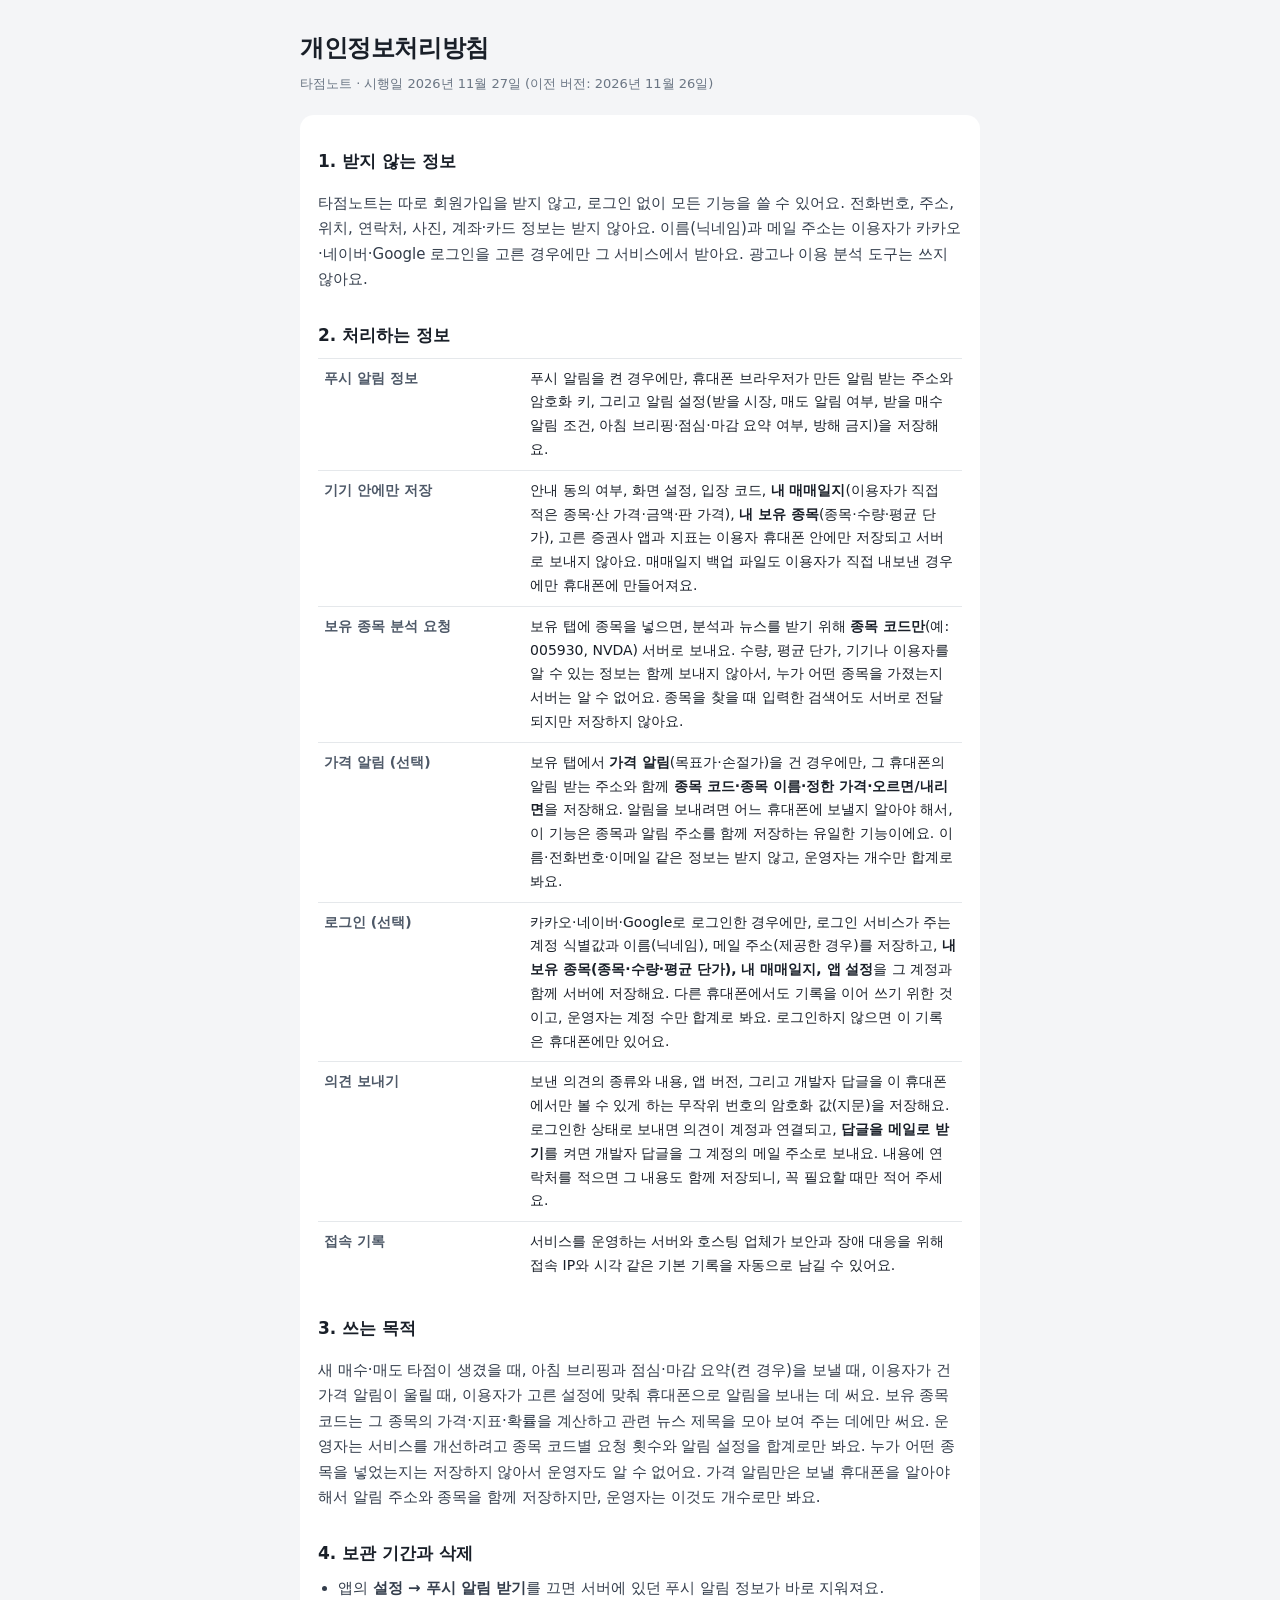
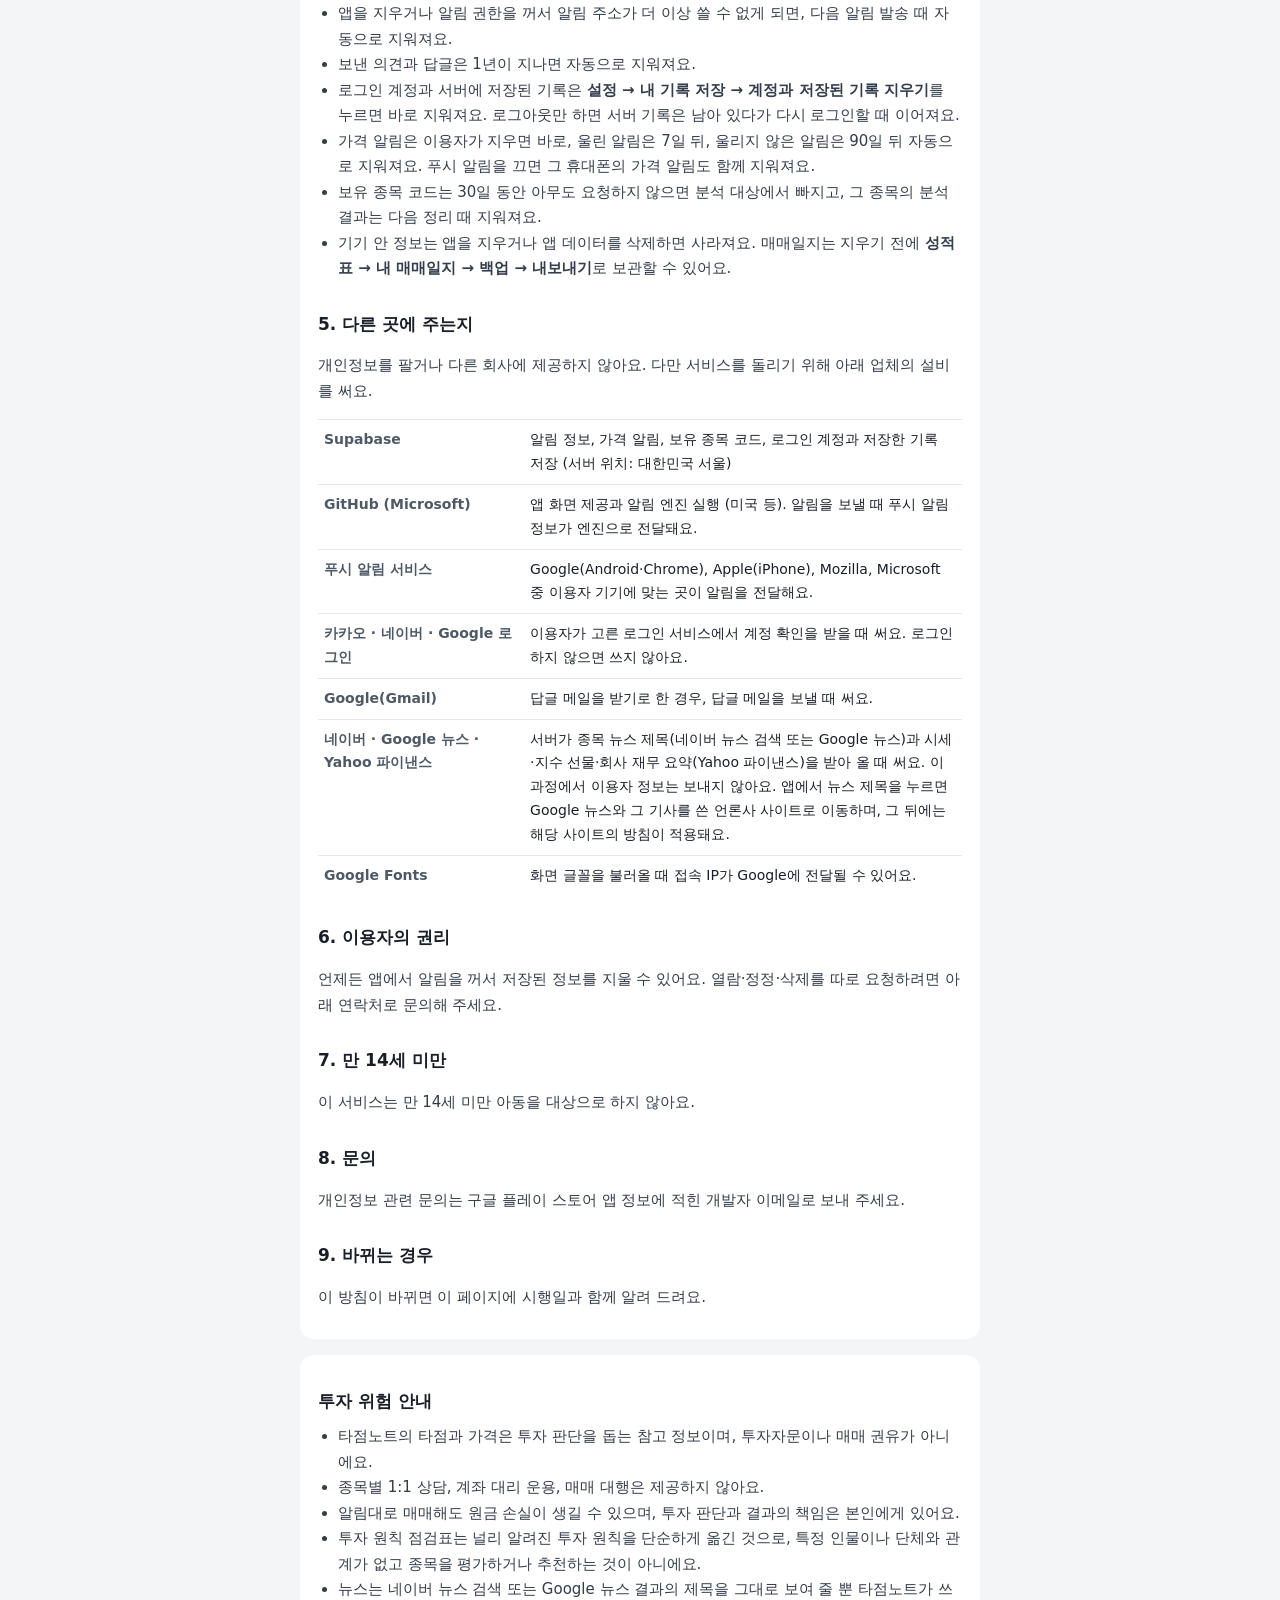
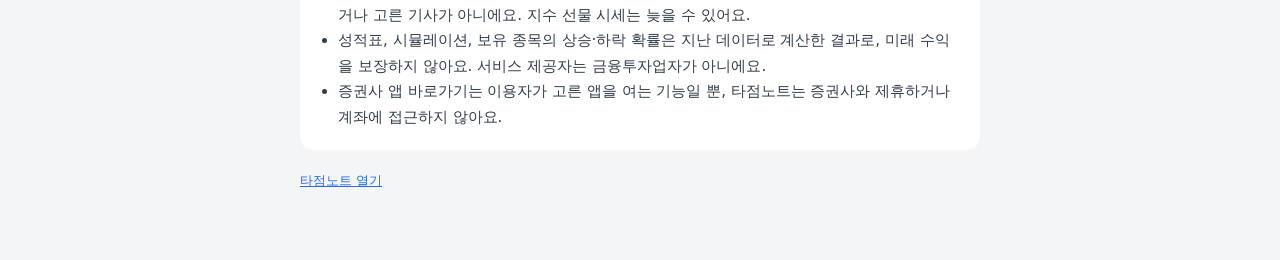
==== commit 0c7e0601: "Add files via upload" ====
--- a/app/privacy.html
+++ b/app/privacy.html
@@ -23,11 +23,11 @@
 <body>
 <main>
   <h1>개인정보처리방침</h1>
-  <p class="sub">타점노트 · 시행일 2026년 11월 26일 (이전 버전: 2026년 11월 25일)</p>
+  <p class="sub">타점노트 · 시행일 2026년 11월 27일 (이전 버전: 2026년 11월 26일)</p>
 
   <div class="card">
     <h2>1. 받지 않는 정보</h2>
-    <p>타점노트는 회원가입이 없어요. 이름, 전화번호, 이메일, 주소, 위치, 연락처, 사진, 계좌·카드 정보를 받지 않아요. 광고나 이용 분석 도구도 쓰지 않아요.</p>
+    <p>타점노트는 따로 회원가입을 받지 않고, 로그인 없이 모든 기능을 쓸 수 있어요. 전화번호, 주소, 위치, 연락처, 사진, 계좌·카드 정보는 받지 않아요. 이름(닉네임)과 메일 주소는 이용자가 카카오·네이버·Google 로그인을 고른 경우에만 그 서비스에서 받아요. 광고나 이용 분석 도구는 쓰지 않아요.</p>
 
     <h2>2. 처리하는 정보</h2>
     <table>
@@ -35,7 +35,8 @@
       <tr><th>기기 안에만 저장</th><td>안내 동의 여부, 화면 설정, 입장 코드, <b>내 매매일지</b>(이용자가 직접 적은 종목·산 가격·금액·판 가격), <b>내 보유 종목</b>(종목·수량·평균 단가), 고른 증권사 앱과 지표는 이용자 휴대폰 안에만 저장되고 서버로 보내지 않아요. 매매일지 백업 파일도 이용자가 직접 내보낸 경우에만 휴대폰에 만들어져요.</td></tr>
       <tr><th>보유 종목 분석 요청</th><td>보유 탭에 종목을 넣으면, 분석과 뉴스를 받기 위해 <b>종목 코드만</b>(예: 005930, NVDA) 서버로 보내요. 수량, 평균 단가, 기기나 이용자를 알 수 있는 정보는 함께 보내지 않아서, 누가 어떤 종목을 가졌는지 서버는 알 수 없어요. 종목을 찾을 때 입력한 검색어도 서버로 전달되지만 저장하지 않아요.</td></tr>
       <tr><th>가격 알림 (선택)</th><td>보유 탭에서 <b>가격 알림</b>(목표가·손절가)을 건 경우에만, 그 휴대폰의 알림 받는 주소와 함께 <b>종목 코드·종목 이름·정한 가격·오르면/내리면</b>을 저장해요. 알림을 보내려면 어느 휴대폰에 보낼지 알아야 해서, 이 기능은 종목과 알림 주소를 함께 저장하는 유일한 기능이에요. 이름·전화번호·이메일 같은 정보는 받지 않고, 운영자는 개수만 합계로 봐요.</td></tr>
-      <tr><th>의견 보내기</th><td>설정 → 의견 보내기로 보낸 의견의 종류와 내용, 앱 버전을 저장해요. 누가 보냈는지는 저장하지 않아요. 내용에 연락처를 적으면 그 내용도 함께 저장되니, 꼭 필요할 때만 적어 주세요.</td></tr>
+      <tr><th>로그인 (선택)</th><td>카카오·네이버·Google로 로그인한 경우에만, 로그인 서비스가 주는 계정 식별값과 이름(닉네임), 메일 주소(제공한 경우)를 저장하고, <b>내 보유 종목(종목·수량·평균 단가), 내 매매일지, 앱 설정</b>을 그 계정과 함께 서버에 저장해요. 다른 휴대폰에서도 기록을 이어 쓰기 위한 것이고, 운영자는 계정 수만 합계로 봐요. 로그인하지 않으면 이 기록은 휴대폰에만 있어요.</td></tr>
+      <tr><th>의견 보내기</th><td>보낸 의견의 종류와 내용, 앱 버전, 그리고 개발자 답글을 이 휴대폰에서만 볼 수 있게 하는 무작위 번호의 암호화 값(지문)을 저장해요. 로그인한 상태로 보내면 의견이 계정과 연결되고, <b>답글을 메일로 받기</b>를 켜면 개발자 답글을 그 계정의 메일 주소로 보내요. 내용에 연락처를 적으면 그 내용도 함께 저장되니, 꼭 필요할 때만 적어 주세요.</td></tr>
       <tr><th>접속 기록</th><td>서비스를 운영하는 서버와 호스팅 업체가 보안과 장애 대응을 위해 접속 IP와 시각 같은 기본 기록을 자동으로 남길 수 있어요.</td></tr>
     </table>
 
@@ -46,7 +47,8 @@
     <ul>
       <li>앱의 <b>설정 → 푸시 알림 받기</b>를 끄면 서버에 있던 푸시 알림 정보가 바로 지워져요.</li>
       <li>앱을 지우거나 알림 권한을 꺼서 알림 주소가 더 이상 쓸 수 없게 되면, 다음 알림 발송 때 자동으로 지워져요.</li>
-      <li>보낸 의견은 1년이 지나면 자동으로 지워져요.</li>
+      <li>보낸 의견과 답글은 1년이 지나면 자동으로 지워져요.</li>
+      <li>로그인 계정과 서버에 저장된 기록은 <b>설정 → 내 기록 저장 → 계정과 저장된 기록 지우기</b>를 누르면 바로 지워져요. 로그아웃만 하면 서버 기록은 남아 있다가 다시 로그인할 때 이어져요.</li>
       <li>가격 알림은 이용자가 지우면 바로, 울린 알림은 7일 뒤, 울리지 않은 알림은 90일 뒤 자동으로 지워져요. 푸시 알림을 끄면 그 휴대폰의 가격 알림도 함께 지워져요.</li>
       <li>보유 종목 코드는 30일 동안 아무도 요청하지 않으면 분석 대상에서 빠지고, 그 종목의 분석 결과는 다음 정리 때 지워져요.</li>
       <li>기기 안 정보는 앱을 지우거나 앱 데이터를 삭제하면 사라져요. 매매일지는 지우기 전에 <b>성적표 → 내 매매일지 → 백업 → 내보내기</b>로 보관할 수 있어요.</li>
@@ -55,10 +57,12 @@
     <h2>5. 다른 곳에 주는지</h2>
     <p>개인정보를 팔거나 다른 회사에 제공하지 않아요. 다만 서비스를 돌리기 위해 아래 업체의 설비를 써요.</p>
     <table>
-      <tr><th>Supabase</th><td>알림 정보, 가격 알림, 보유 종목 코드 저장 (서버 위치: 대한민국 서울)</td></tr>
+      <tr><th>Supabase</th><td>알림 정보, 가격 알림, 보유 종목 코드, 로그인 계정과 저장한 기록 저장 (서버 위치: 대한민국 서울)</td></tr>
       <tr><th>GitHub (Microsoft)</th><td>앱 화면 제공과 알림 엔진 실행 (미국 등). 알림을 보낼 때 푸시 알림 정보가 엔진으로 전달돼요.</td></tr>
       <tr><th>푸시 알림 서비스</th><td>Google(Android·Chrome), Apple(iPhone), Mozilla, Microsoft 중 이용자 기기에 맞는 곳이 알림을 전달해요.</td></tr>
-      <tr><th>Google 뉴스 · Yahoo 파이낸스</th><td>서버가 종목 뉴스 제목(Google 뉴스)과 시세·지수 선물·회사 재무 요약(Yahoo 파이낸스)을 받아 올 때 써요. 이 과정에서 이용자 정보는 보내지 않아요. 앱에서 뉴스 제목을 누르면 Google 뉴스와 그 기사를 쓴 언론사 사이트로 이동하며, 그 뒤에는 해당 사이트의 방침이 적용돼요.</td></tr>
+      <tr><th>카카오 · 네이버 · Google 로그인</th><td>이용자가 고른 로그인 서비스에서 계정 확인을 받을 때 써요. 로그인하지 않으면 쓰지 않아요.</td></tr>
+      <tr><th>Google(Gmail)</th><td>답글 메일을 받기로 한 경우, 답글 메일을 보낼 때 써요.</td></tr>
+      <tr><th>네이버 · Google 뉴스 · Yahoo 파이낸스</th><td>서버가 종목 뉴스 제목(네이버 뉴스 검색 또는 Google 뉴스)과 시세·지수 선물·회사 재무 요약(Yahoo 파이낸스)을 받아 올 때 써요. 이 과정에서 이용자 정보는 보내지 않아요. 앱에서 뉴스 제목을 누르면 Google 뉴스와 그 기사를 쓴 언론사 사이트로 이동하며, 그 뒤에는 해당 사이트의 방침이 적용돼요.</td></tr>
       <tr><th>Google Fonts</th><td>화면 글꼴을 불러올 때 접속 IP가 Google에 전달될 수 있어요.</td></tr>
     </table>
 
@@ -81,8 +85,8 @@
       <li>타점노트의 타점과 가격은 투자 판단을 돕는 참고 정보이며, 투자자문이나 매매 권유가 아니에요.</li>
       <li>종목별 1:1 상담, 계좌 대리 운용, 매매 대행은 제공하지 않아요.</li>
       <li>알림대로 매매해도 원금 손실이 생길 수 있으며, 투자 판단과 결과의 책임은 본인에게 있어요.</li>
-      <li>투자 대가 관점은 책·인터뷰로 알려진 원칙을 단순하게 옮긴 점검표예요. 해당 인물과 관계가 없고, 그 사람이 종목을 평가하거나 추천한 것이 아니에요.</li>
-      <li>뉴스는 Google 뉴스 검색 결과의 제목을 그대로 보여 줄 뿐 타점노트가 쓰거나 고른 기사가 아니에요. 지수 선물 시세는 늦을 수 있어요.</li>
+      <li>투자 원칙 점검표는 널리 알려진 투자 원칙을 단순하게 옮긴 것으로, 특정 인물이나 단체와 관계가 없고 종목을 평가하거나 추천하는 것이 아니에요.</li>
+      <li>뉴스는 네이버 뉴스 검색 또는 Google 뉴스 결과의 제목을 그대로 보여 줄 뿐 타점노트가 쓰거나 고른 기사가 아니에요. 지수 선물 시세는 늦을 수 있어요.</li>
       <li>성적표, 시뮬레이션, 보유 종목의 상승·하락 확률은 지난 데이터로 계산한 결과로, 미래 수익을 보장하지 않아요. 서비스 제공자는 금융투자업자가 아니에요.</li>
       <li>증권사 앱 바로가기는 이용자가 고른 앱을 여는 기능일 뿐, 타점노트는 증권사와 제휴하거나 계좌에 접근하지 않아요.</li>
     </ul>
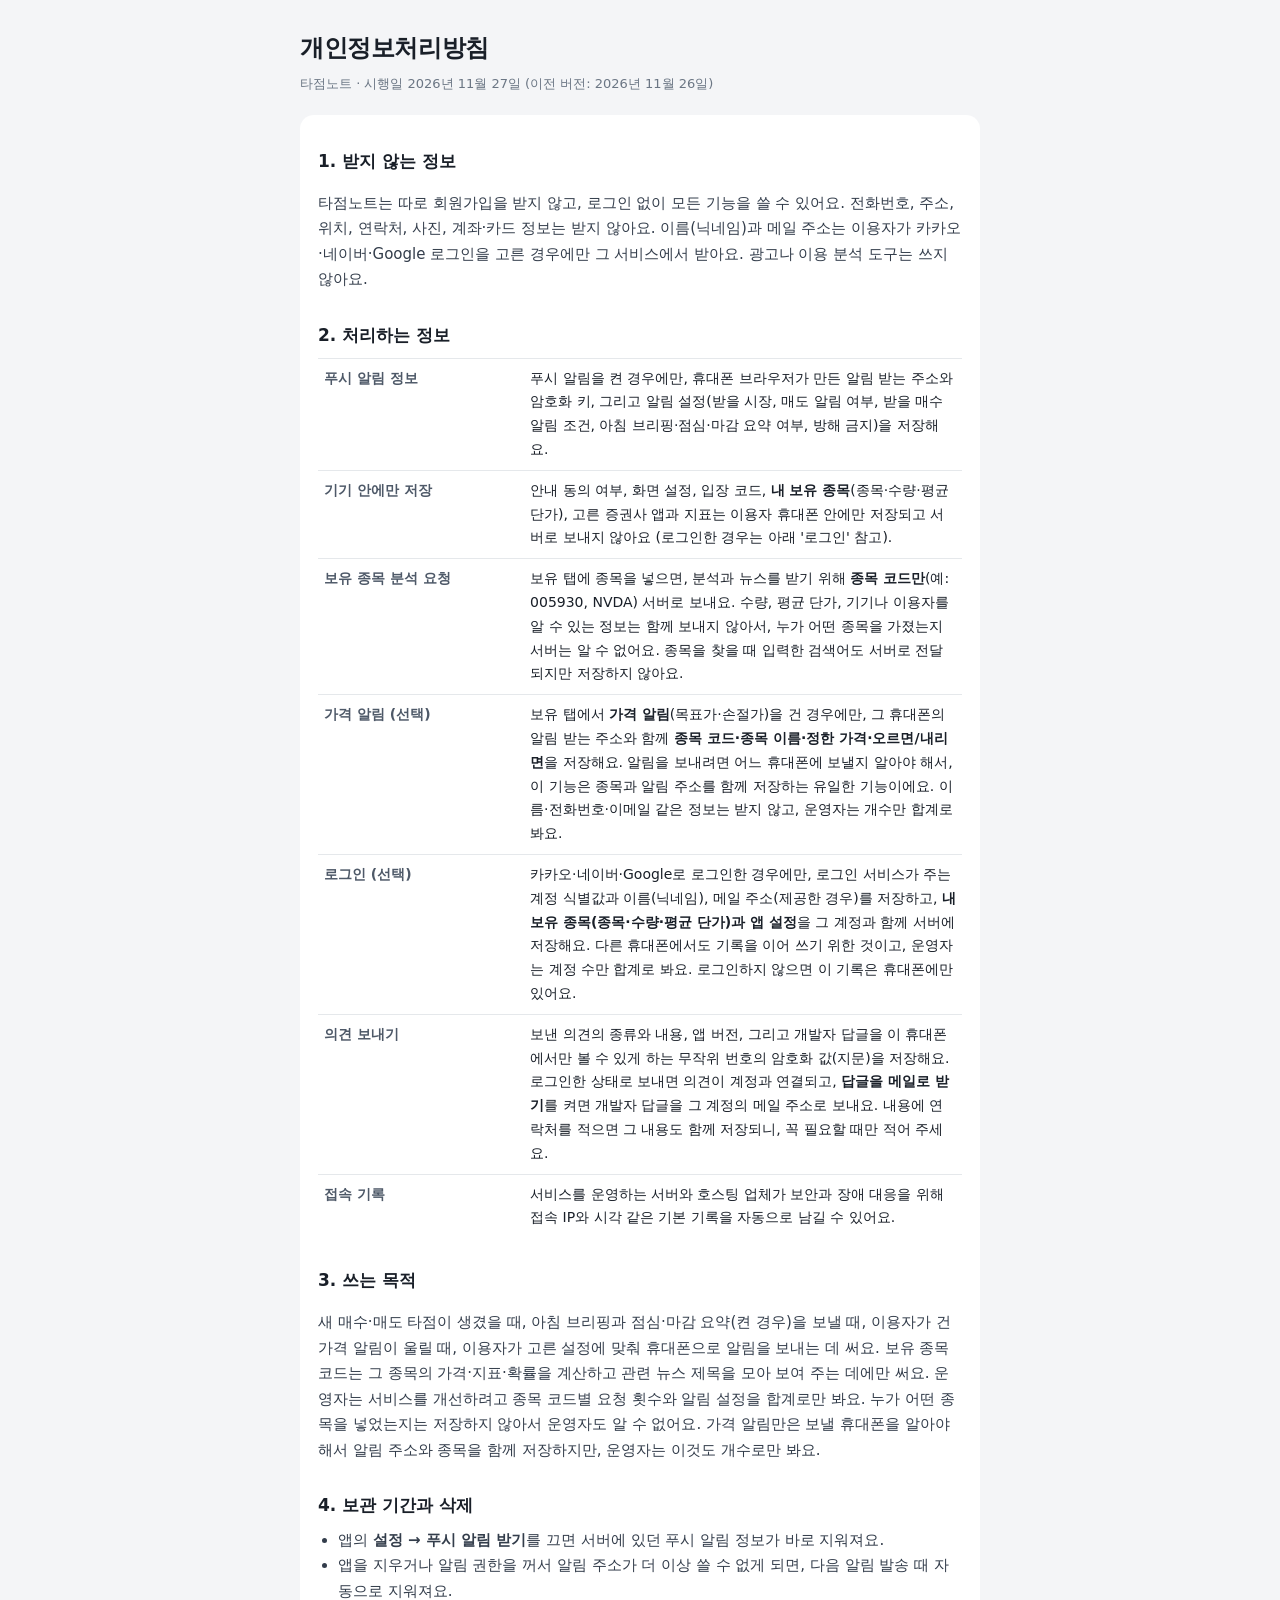
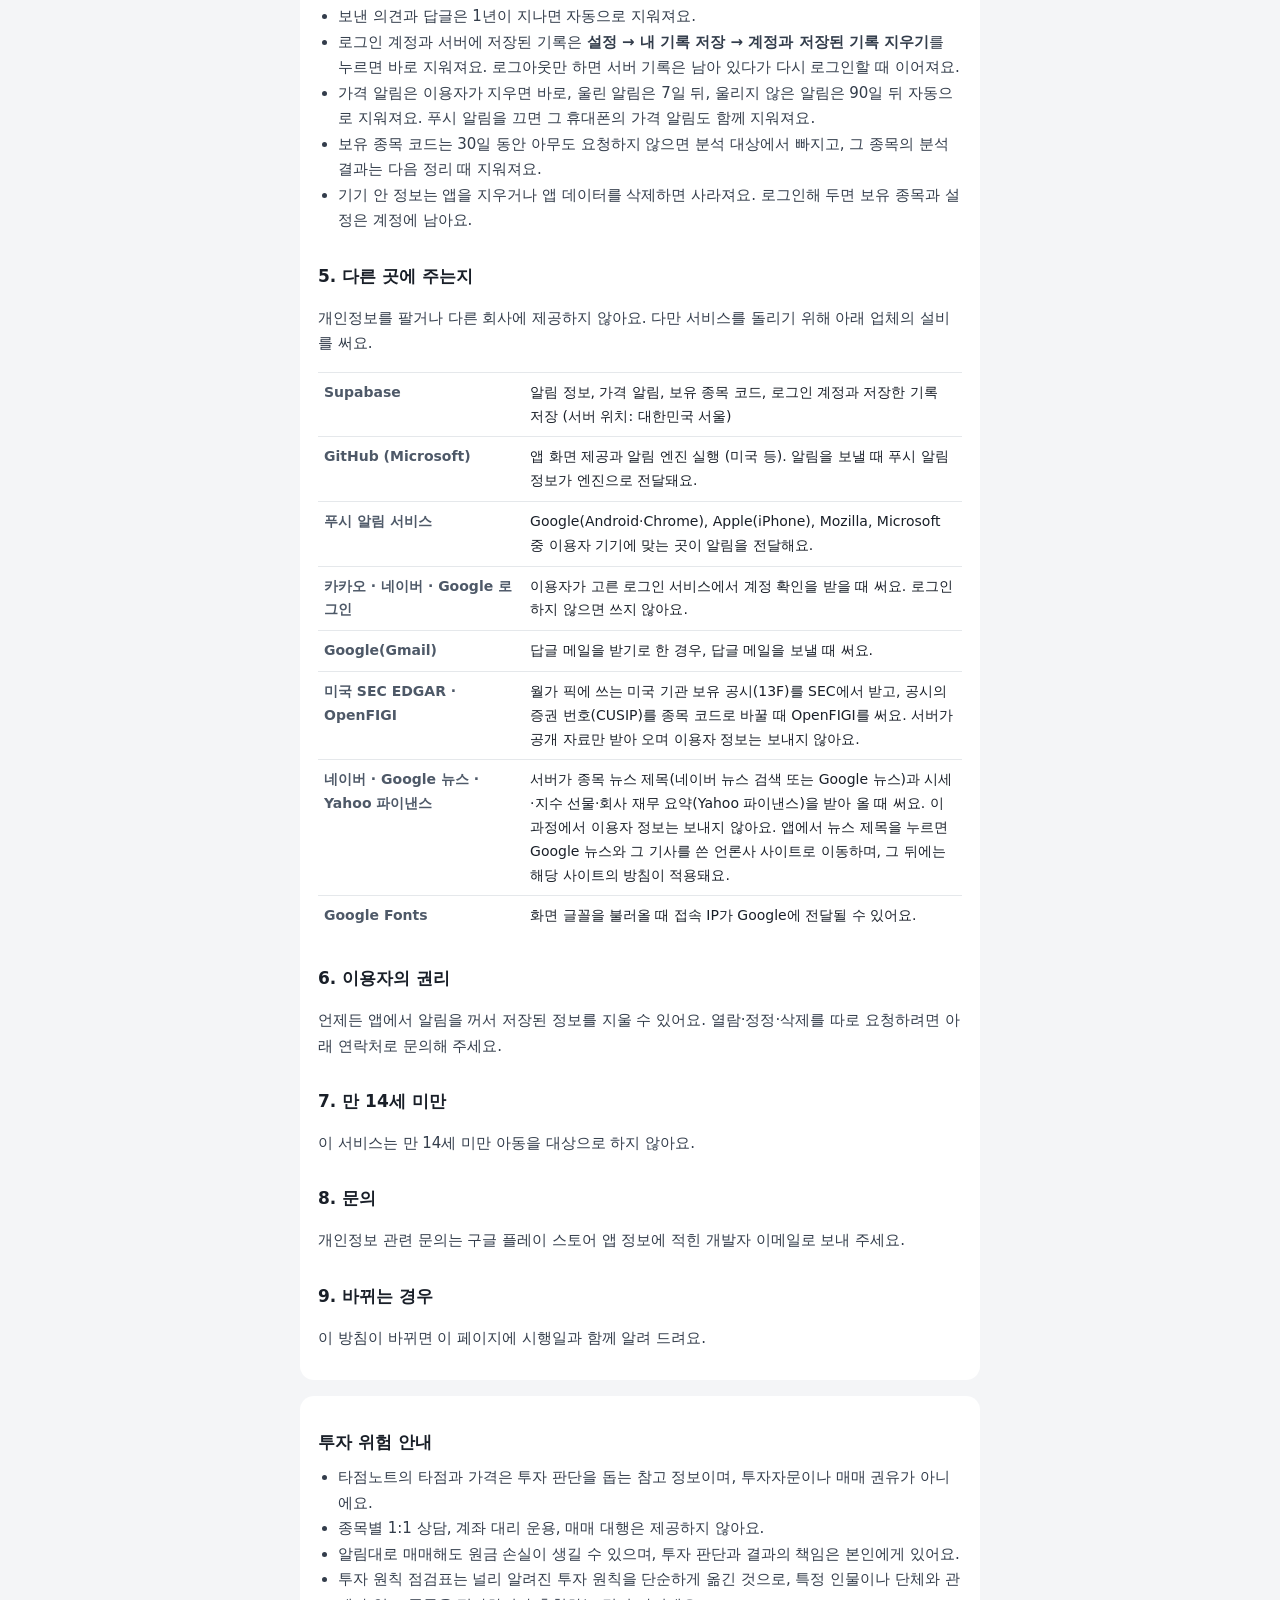
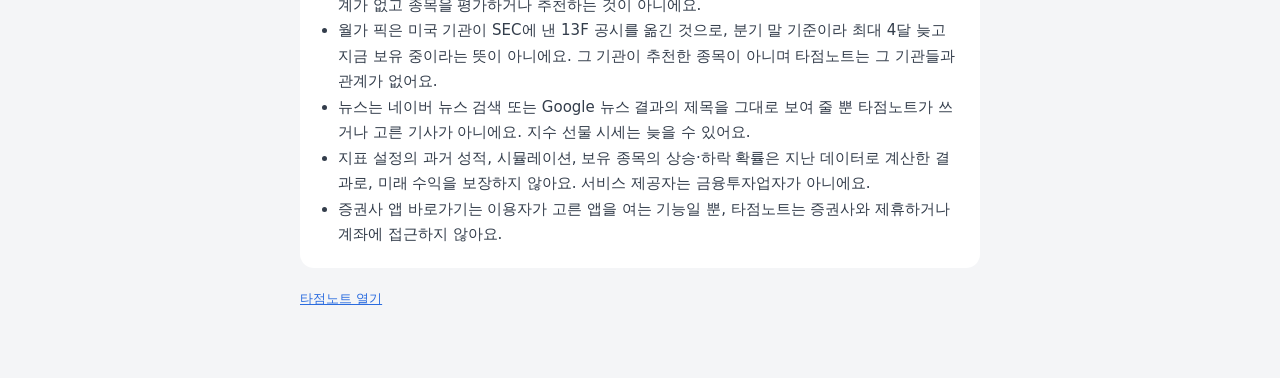
==== commit 6a22fde2: "Add files via upload" ====
--- a/app/privacy.html
+++ b/app/privacy.html
@@ -32,10 +32,10 @@
     <h2>2. 처리하는 정보</h2>
     <table>
       <tr><th>푸시 알림 정보</th><td>푸시 알림을 켠 경우에만, 휴대폰 브라우저가 만든 알림 받는 주소와 암호화 키, 그리고 알림 설정(받을 시장, 매도 알림 여부, 받을 매수 알림 조건, 아침 브리핑·점심·마감 요약 여부, 방해 금지)을 저장해요.</td></tr>
-      <tr><th>기기 안에만 저장</th><td>안내 동의 여부, 화면 설정, 입장 코드, <b>내 매매일지</b>(이용자가 직접 적은 종목·산 가격·금액·판 가격), <b>내 보유 종목</b>(종목·수량·평균 단가), 고른 증권사 앱과 지표는 이용자 휴대폰 안에만 저장되고 서버로 보내지 않아요. 매매일지 백업 파일도 이용자가 직접 내보낸 경우에만 휴대폰에 만들어져요.</td></tr>
+      <tr><th>기기 안에만 저장</th><td>안내 동의 여부, 화면 설정, 입장 코드, <b>내 보유 종목</b>(종목·수량·평균 단가), 고른 증권사 앱과 지표는 이용자 휴대폰 안에만 저장되고 서버로 보내지 않아요 (로그인한 경우는 아래 '로그인' 참고).</td></tr>
       <tr><th>보유 종목 분석 요청</th><td>보유 탭에 종목을 넣으면, 분석과 뉴스를 받기 위해 <b>종목 코드만</b>(예: 005930, NVDA) 서버로 보내요. 수량, 평균 단가, 기기나 이용자를 알 수 있는 정보는 함께 보내지 않아서, 누가 어떤 종목을 가졌는지 서버는 알 수 없어요. 종목을 찾을 때 입력한 검색어도 서버로 전달되지만 저장하지 않아요.</td></tr>
       <tr><th>가격 알림 (선택)</th><td>보유 탭에서 <b>가격 알림</b>(목표가·손절가)을 건 경우에만, 그 휴대폰의 알림 받는 주소와 함께 <b>종목 코드·종목 이름·정한 가격·오르면/내리면</b>을 저장해요. 알림을 보내려면 어느 휴대폰에 보낼지 알아야 해서, 이 기능은 종목과 알림 주소를 함께 저장하는 유일한 기능이에요. 이름·전화번호·이메일 같은 정보는 받지 않고, 운영자는 개수만 합계로 봐요.</td></tr>
-      <tr><th>로그인 (선택)</th><td>카카오·네이버·Google로 로그인한 경우에만, 로그인 서비스가 주는 계정 식별값과 이름(닉네임), 메일 주소(제공한 경우)를 저장하고, <b>내 보유 종목(종목·수량·평균 단가), 내 매매일지, 앱 설정</b>을 그 계정과 함께 서버에 저장해요. 다른 휴대폰에서도 기록을 이어 쓰기 위한 것이고, 운영자는 계정 수만 합계로 봐요. 로그인하지 않으면 이 기록은 휴대폰에만 있어요.</td></tr>
+      <tr><th>로그인 (선택)</th><td>카카오·네이버·Google로 로그인한 경우에만, 로그인 서비스가 주는 계정 식별값과 이름(닉네임), 메일 주소(제공한 경우)를 저장하고, <b>내 보유 종목(종목·수량·평균 단가)과 앱 설정</b>을 그 계정과 함께 서버에 저장해요. 다른 휴대폰에서도 기록을 이어 쓰기 위한 것이고, 운영자는 계정 수만 합계로 봐요. 로그인하지 않으면 이 기록은 휴대폰에만 있어요.</td></tr>
       <tr><th>의견 보내기</th><td>보낸 의견의 종류와 내용, 앱 버전, 그리고 개발자 답글을 이 휴대폰에서만 볼 수 있게 하는 무작위 번호의 암호화 값(지문)을 저장해요. 로그인한 상태로 보내면 의견이 계정과 연결되고, <b>답글을 메일로 받기</b>를 켜면 개발자 답글을 그 계정의 메일 주소로 보내요. 내용에 연락처를 적으면 그 내용도 함께 저장되니, 꼭 필요할 때만 적어 주세요.</td></tr>
       <tr><th>접속 기록</th><td>서비스를 운영하는 서버와 호스팅 업체가 보안과 장애 대응을 위해 접속 IP와 시각 같은 기본 기록을 자동으로 남길 수 있어요.</td></tr>
     </table>
@@ -51,7 +51,7 @@
       <li>로그인 계정과 서버에 저장된 기록은 <b>설정 → 내 기록 저장 → 계정과 저장된 기록 지우기</b>를 누르면 바로 지워져요. 로그아웃만 하면 서버 기록은 남아 있다가 다시 로그인할 때 이어져요.</li>
       <li>가격 알림은 이용자가 지우면 바로, 울린 알림은 7일 뒤, 울리지 않은 알림은 90일 뒤 자동으로 지워져요. 푸시 알림을 끄면 그 휴대폰의 가격 알림도 함께 지워져요.</li>
       <li>보유 종목 코드는 30일 동안 아무도 요청하지 않으면 분석 대상에서 빠지고, 그 종목의 분석 결과는 다음 정리 때 지워져요.</li>
-      <li>기기 안 정보는 앱을 지우거나 앱 데이터를 삭제하면 사라져요. 매매일지는 지우기 전에 <b>성적표 → 내 매매일지 → 백업 → 내보내기</b>로 보관할 수 있어요.</li>
+      <li>기기 안 정보는 앱을 지우거나 앱 데이터를 삭제하면 사라져요. 로그인해 두면 보유 종목과 설정은 계정에 남아요.</li>
     </ul>
 
     <h2>5. 다른 곳에 주는지</h2>
@@ -62,6 +62,7 @@
       <tr><th>푸시 알림 서비스</th><td>Google(Android·Chrome), Apple(iPhone), Mozilla, Microsoft 중 이용자 기기에 맞는 곳이 알림을 전달해요.</td></tr>
       <tr><th>카카오 · 네이버 · Google 로그인</th><td>이용자가 고른 로그인 서비스에서 계정 확인을 받을 때 써요. 로그인하지 않으면 쓰지 않아요.</td></tr>
       <tr><th>Google(Gmail)</th><td>답글 메일을 받기로 한 경우, 답글 메일을 보낼 때 써요.</td></tr>
+      <tr><th>미국 SEC EDGAR · OpenFIGI</th><td>월가 픽에 쓰는 미국 기관 보유 공시(13F)를 SEC에서 받고, 공시의 증권 번호(CUSIP)를 종목 코드로 바꿀 때 OpenFIGI를 써요. 서버가 공개 자료만 받아 오며 이용자 정보는 보내지 않아요.</td></tr>
       <tr><th>네이버 · Google 뉴스 · Yahoo 파이낸스</th><td>서버가 종목 뉴스 제목(네이버 뉴스 검색 또는 Google 뉴스)과 시세·지수 선물·회사 재무 요약(Yahoo 파이낸스)을 받아 올 때 써요. 이 과정에서 이용자 정보는 보내지 않아요. 앱에서 뉴스 제목을 누르면 Google 뉴스와 그 기사를 쓴 언론사 사이트로 이동하며, 그 뒤에는 해당 사이트의 방침이 적용돼요.</td></tr>
       <tr><th>Google Fonts</th><td>화면 글꼴을 불러올 때 접속 IP가 Google에 전달될 수 있어요.</td></tr>
     </table>
@@ -86,8 +87,9 @@
       <li>종목별 1:1 상담, 계좌 대리 운용, 매매 대행은 제공하지 않아요.</li>
       <li>알림대로 매매해도 원금 손실이 생길 수 있으며, 투자 판단과 결과의 책임은 본인에게 있어요.</li>
       <li>투자 원칙 점검표는 널리 알려진 투자 원칙을 단순하게 옮긴 것으로, 특정 인물이나 단체와 관계가 없고 종목을 평가하거나 추천하는 것이 아니에요.</li>
+      <li>월가 픽은 미국 기관이 SEC에 낸 13F 공시를 옮긴 것으로, 분기 말 기준이라 최대 4달 늦고 지금 보유 중이라는 뜻이 아니에요. 그 기관이 추천한 종목이 아니며 타점노트는 그 기관들과 관계가 없어요.</li>
       <li>뉴스는 네이버 뉴스 검색 또는 Google 뉴스 결과의 제목을 그대로 보여 줄 뿐 타점노트가 쓰거나 고른 기사가 아니에요. 지수 선물 시세는 늦을 수 있어요.</li>
-      <li>성적표, 시뮬레이션, 보유 종목의 상승·하락 확률은 지난 데이터로 계산한 결과로, 미래 수익을 보장하지 않아요. 서비스 제공자는 금융투자업자가 아니에요.</li>
+      <li>지표 설정의 과거 성적, 시뮬레이션, 보유 종목의 상승·하락 확률은 지난 데이터로 계산한 결과로, 미래 수익을 보장하지 않아요. 서비스 제공자는 금융투자업자가 아니에요.</li>
       <li>증권사 앱 바로가기는 이용자가 고른 앱을 여는 기능일 뿐, 타점노트는 증권사와 제휴하거나 계좌에 접근하지 않아요.</li>
     </ul>
   </div>
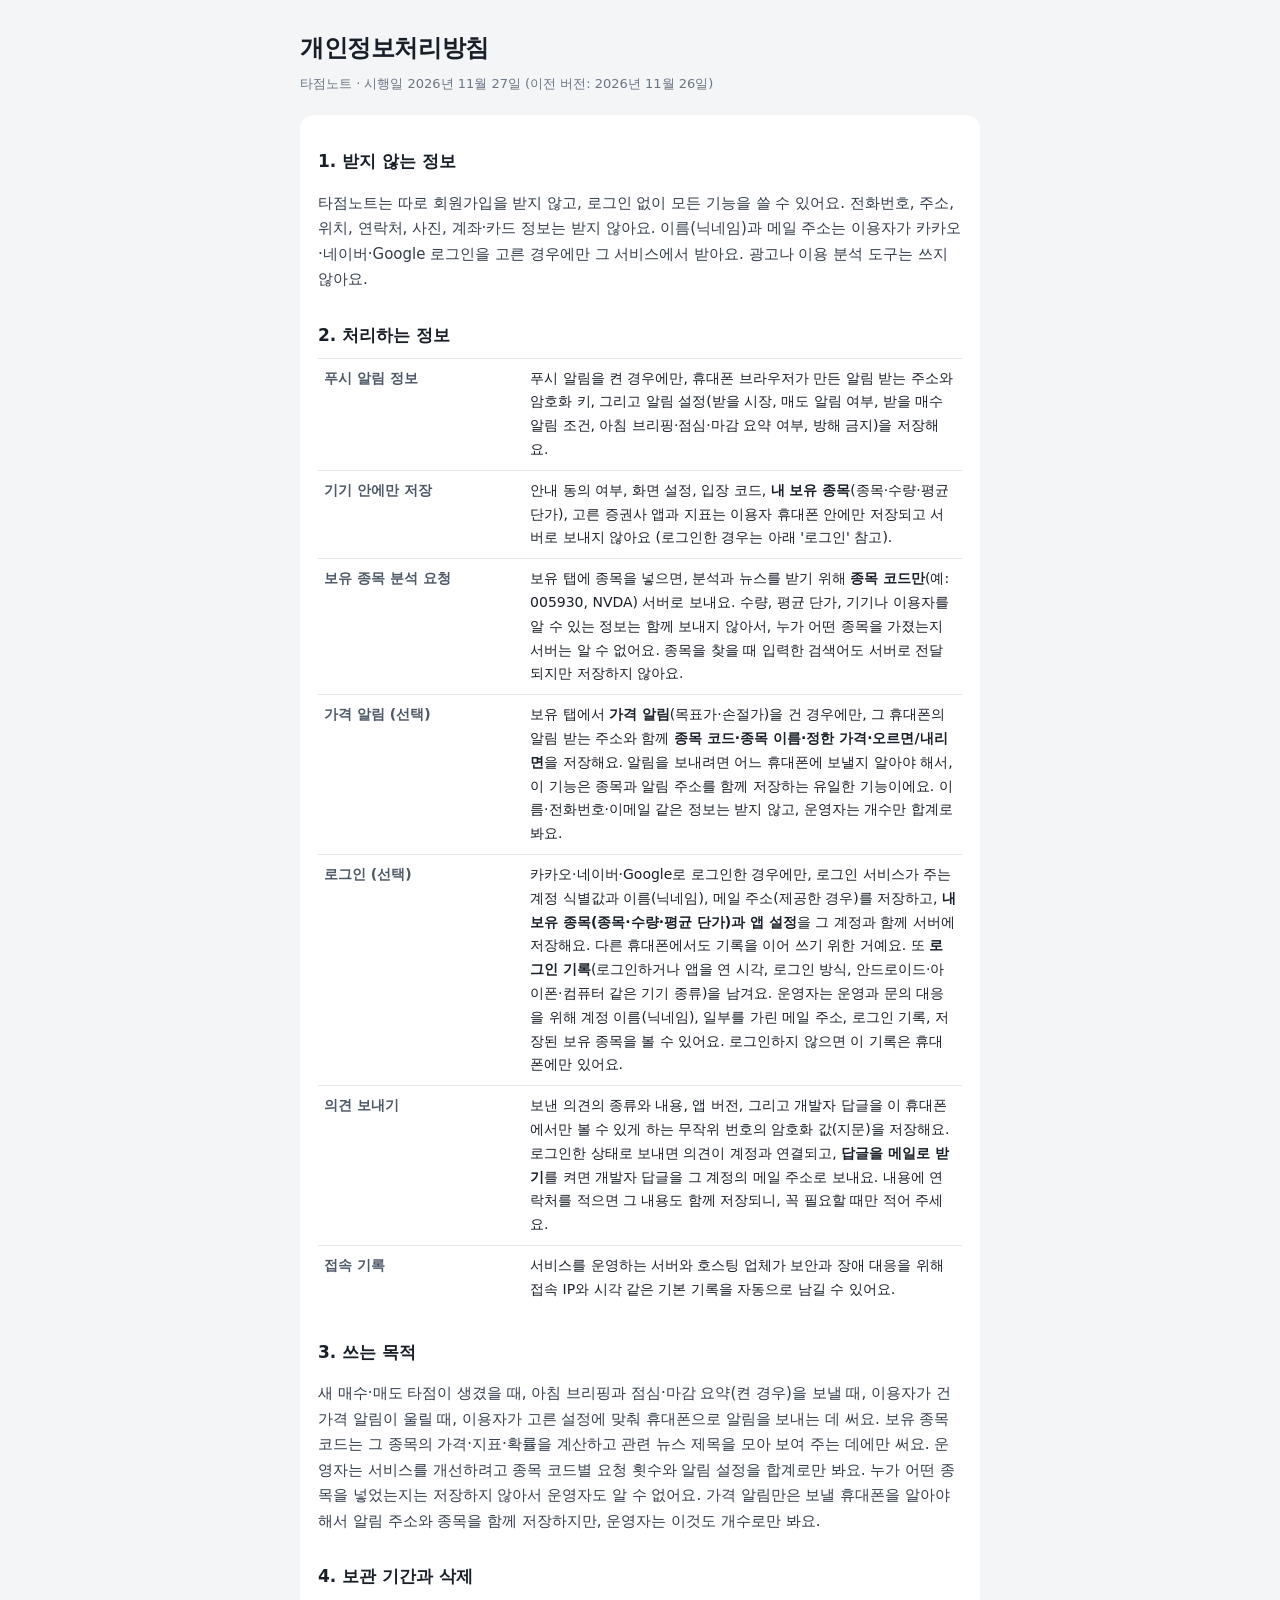
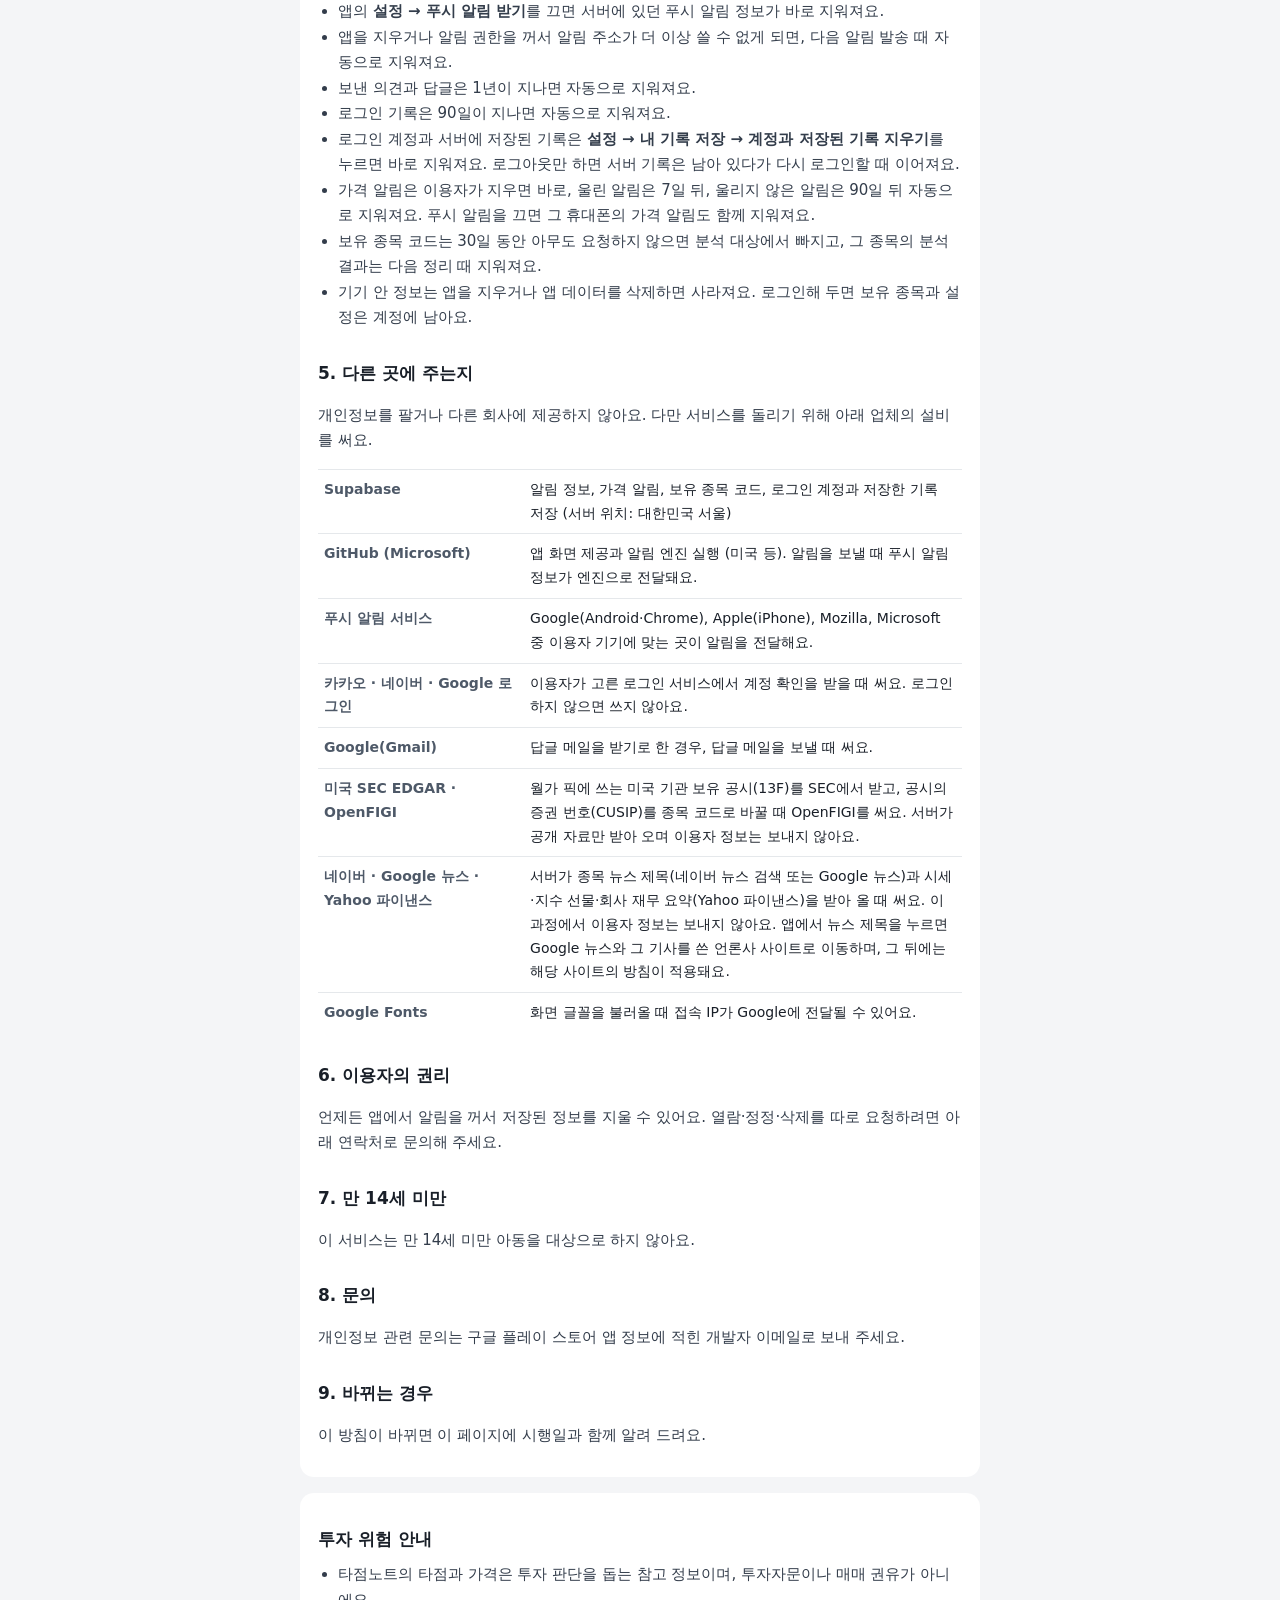
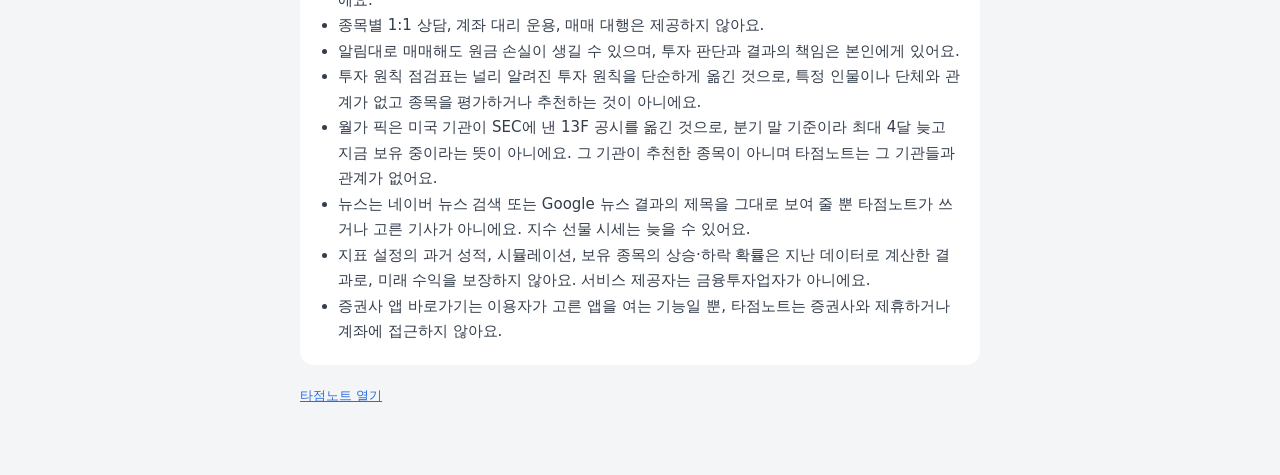
==== commit 8bae8ad2: "Add files via upload" ====
--- a/app/privacy.html
+++ b/app/privacy.html
@@ -35,7 +35,7 @@
       <tr><th>기기 안에만 저장</th><td>안내 동의 여부, 화면 설정, 입장 코드, <b>내 보유 종목</b>(종목·수량·평균 단가), 고른 증권사 앱과 지표는 이용자 휴대폰 안에만 저장되고 서버로 보내지 않아요 (로그인한 경우는 아래 '로그인' 참고).</td></tr>
       <tr><th>보유 종목 분석 요청</th><td>보유 탭에 종목을 넣으면, 분석과 뉴스를 받기 위해 <b>종목 코드만</b>(예: 005930, NVDA) 서버로 보내요. 수량, 평균 단가, 기기나 이용자를 알 수 있는 정보는 함께 보내지 않아서, 누가 어떤 종목을 가졌는지 서버는 알 수 없어요. 종목을 찾을 때 입력한 검색어도 서버로 전달되지만 저장하지 않아요.</td></tr>
       <tr><th>가격 알림 (선택)</th><td>보유 탭에서 <b>가격 알림</b>(목표가·손절가)을 건 경우에만, 그 휴대폰의 알림 받는 주소와 함께 <b>종목 코드·종목 이름·정한 가격·오르면/내리면</b>을 저장해요. 알림을 보내려면 어느 휴대폰에 보낼지 알아야 해서, 이 기능은 종목과 알림 주소를 함께 저장하는 유일한 기능이에요. 이름·전화번호·이메일 같은 정보는 받지 않고, 운영자는 개수만 합계로 봐요.</td></tr>
-      <tr><th>로그인 (선택)</th><td>카카오·네이버·Google로 로그인한 경우에만, 로그인 서비스가 주는 계정 식별값과 이름(닉네임), 메일 주소(제공한 경우)를 저장하고, <b>내 보유 종목(종목·수량·평균 단가)과 앱 설정</b>을 그 계정과 함께 서버에 저장해요. 다른 휴대폰에서도 기록을 이어 쓰기 위한 것이고, 운영자는 계정 수만 합계로 봐요. 로그인하지 않으면 이 기록은 휴대폰에만 있어요.</td></tr>
+      <tr><th>로그인 (선택)</th><td>카카오·네이버·Google로 로그인한 경우에만, 로그인 서비스가 주는 계정 식별값과 이름(닉네임), 메일 주소(제공한 경우)를 저장하고, <b>내 보유 종목(종목·수량·평균 단가)과 앱 설정</b>을 그 계정과 함께 서버에 저장해요. 다른 휴대폰에서도 기록을 이어 쓰기 위한 거예요. 또 <b>로그인 기록</b>(로그인하거나 앱을 연 시각, 로그인 방식, 안드로이드·아이폰·컴퓨터 같은 기기 종류)을 남겨요. 운영자는 운영과 문의 대응을 위해 계정 이름(닉네임), 일부를 가린 메일 주소, 로그인 기록, 저장된 보유 종목을 볼 수 있어요. 로그인하지 않으면 이 기록은 휴대폰에만 있어요.</td></tr>
       <tr><th>의견 보내기</th><td>보낸 의견의 종류와 내용, 앱 버전, 그리고 개발자 답글을 이 휴대폰에서만 볼 수 있게 하는 무작위 번호의 암호화 값(지문)을 저장해요. 로그인한 상태로 보내면 의견이 계정과 연결되고, <b>답글을 메일로 받기</b>를 켜면 개발자 답글을 그 계정의 메일 주소로 보내요. 내용에 연락처를 적으면 그 내용도 함께 저장되니, 꼭 필요할 때만 적어 주세요.</td></tr>
       <tr><th>접속 기록</th><td>서비스를 운영하는 서버와 호스팅 업체가 보안과 장애 대응을 위해 접속 IP와 시각 같은 기본 기록을 자동으로 남길 수 있어요.</td></tr>
     </table>
@@ -48,6 +48,7 @@
       <li>앱의 <b>설정 → 푸시 알림 받기</b>를 끄면 서버에 있던 푸시 알림 정보가 바로 지워져요.</li>
       <li>앱을 지우거나 알림 권한을 꺼서 알림 주소가 더 이상 쓸 수 없게 되면, 다음 알림 발송 때 자동으로 지워져요.</li>
       <li>보낸 의견과 답글은 1년이 지나면 자동으로 지워져요.</li>
+      <li>로그인 기록은 90일이 지나면 자동으로 지워져요.</li>
       <li>로그인 계정과 서버에 저장된 기록은 <b>설정 → 내 기록 저장 → 계정과 저장된 기록 지우기</b>를 누르면 바로 지워져요. 로그아웃만 하면 서버 기록은 남아 있다가 다시 로그인할 때 이어져요.</li>
       <li>가격 알림은 이용자가 지우면 바로, 울린 알림은 7일 뒤, 울리지 않은 알림은 90일 뒤 자동으로 지워져요. 푸시 알림을 끄면 그 휴대폰의 가격 알림도 함께 지워져요.</li>
       <li>보유 종목 코드는 30일 동안 아무도 요청하지 않으면 분석 대상에서 빠지고, 그 종목의 분석 결과는 다음 정리 때 지워져요.</li>
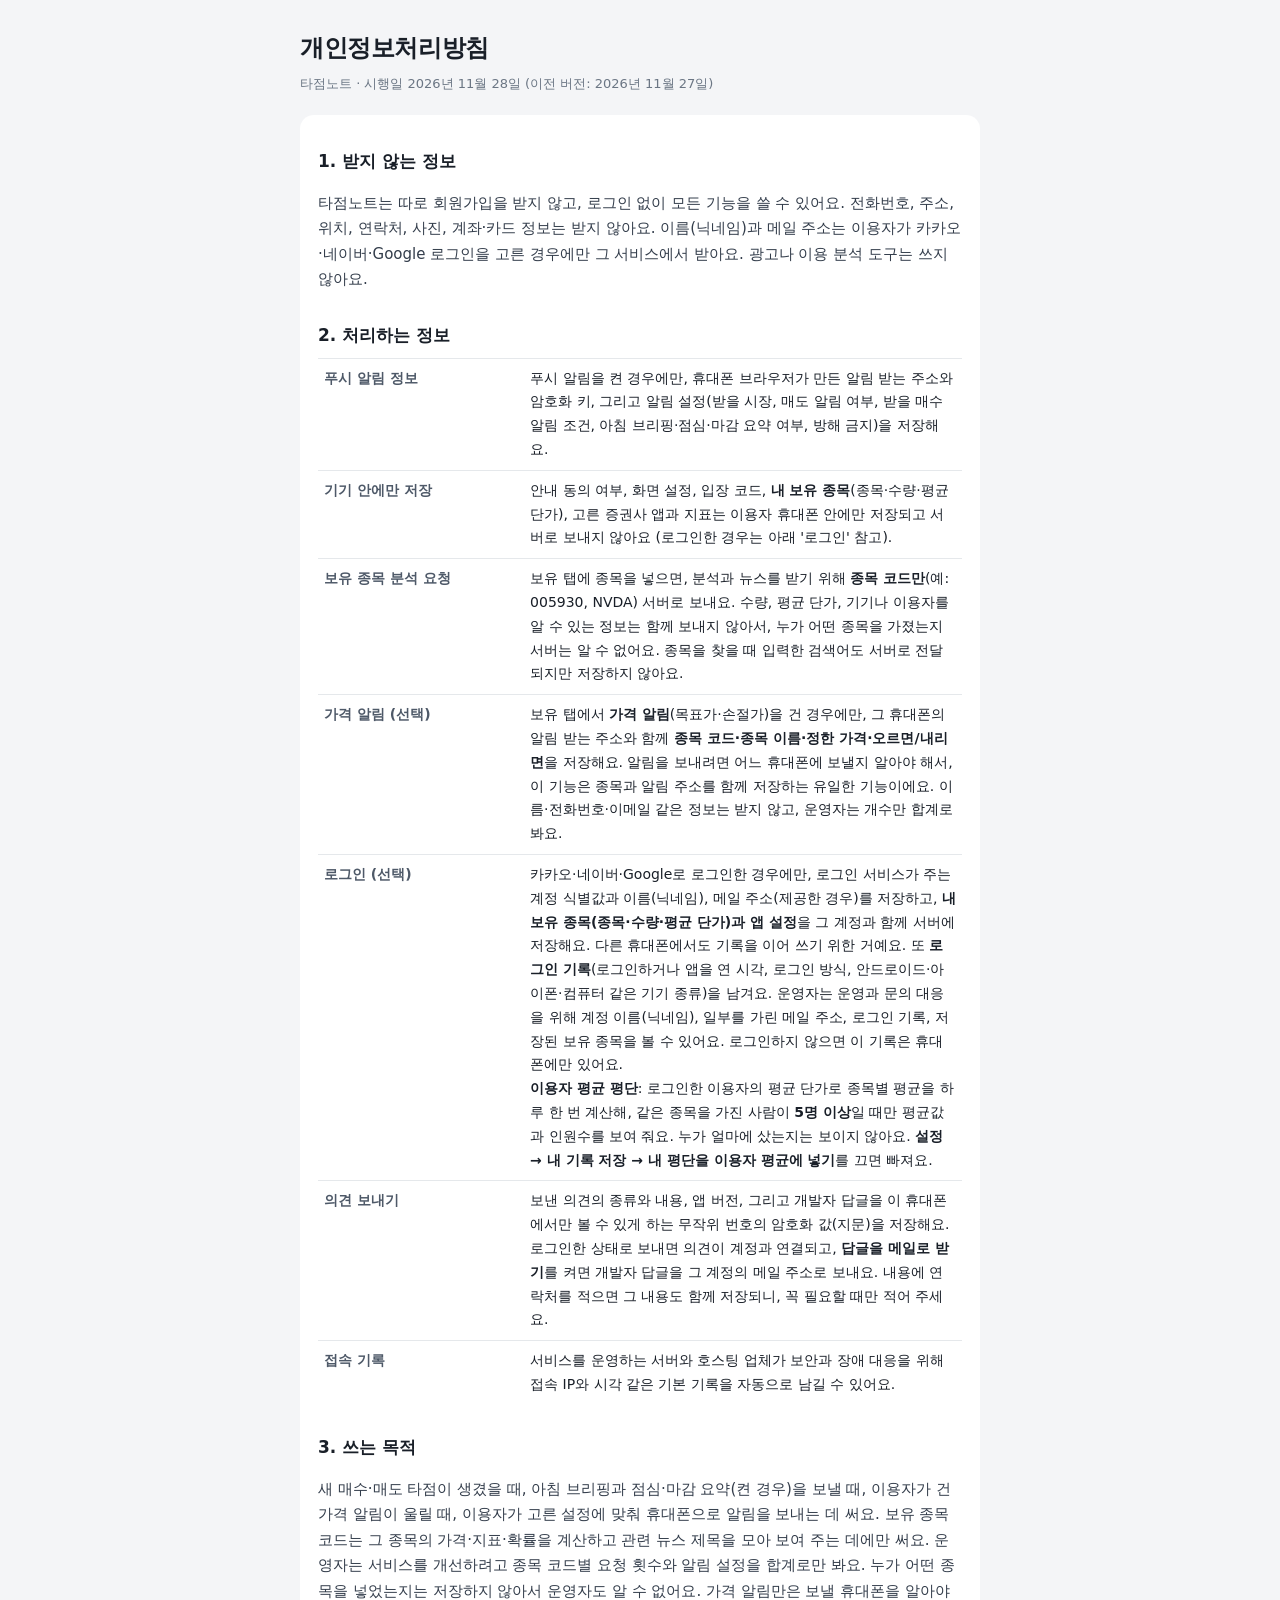
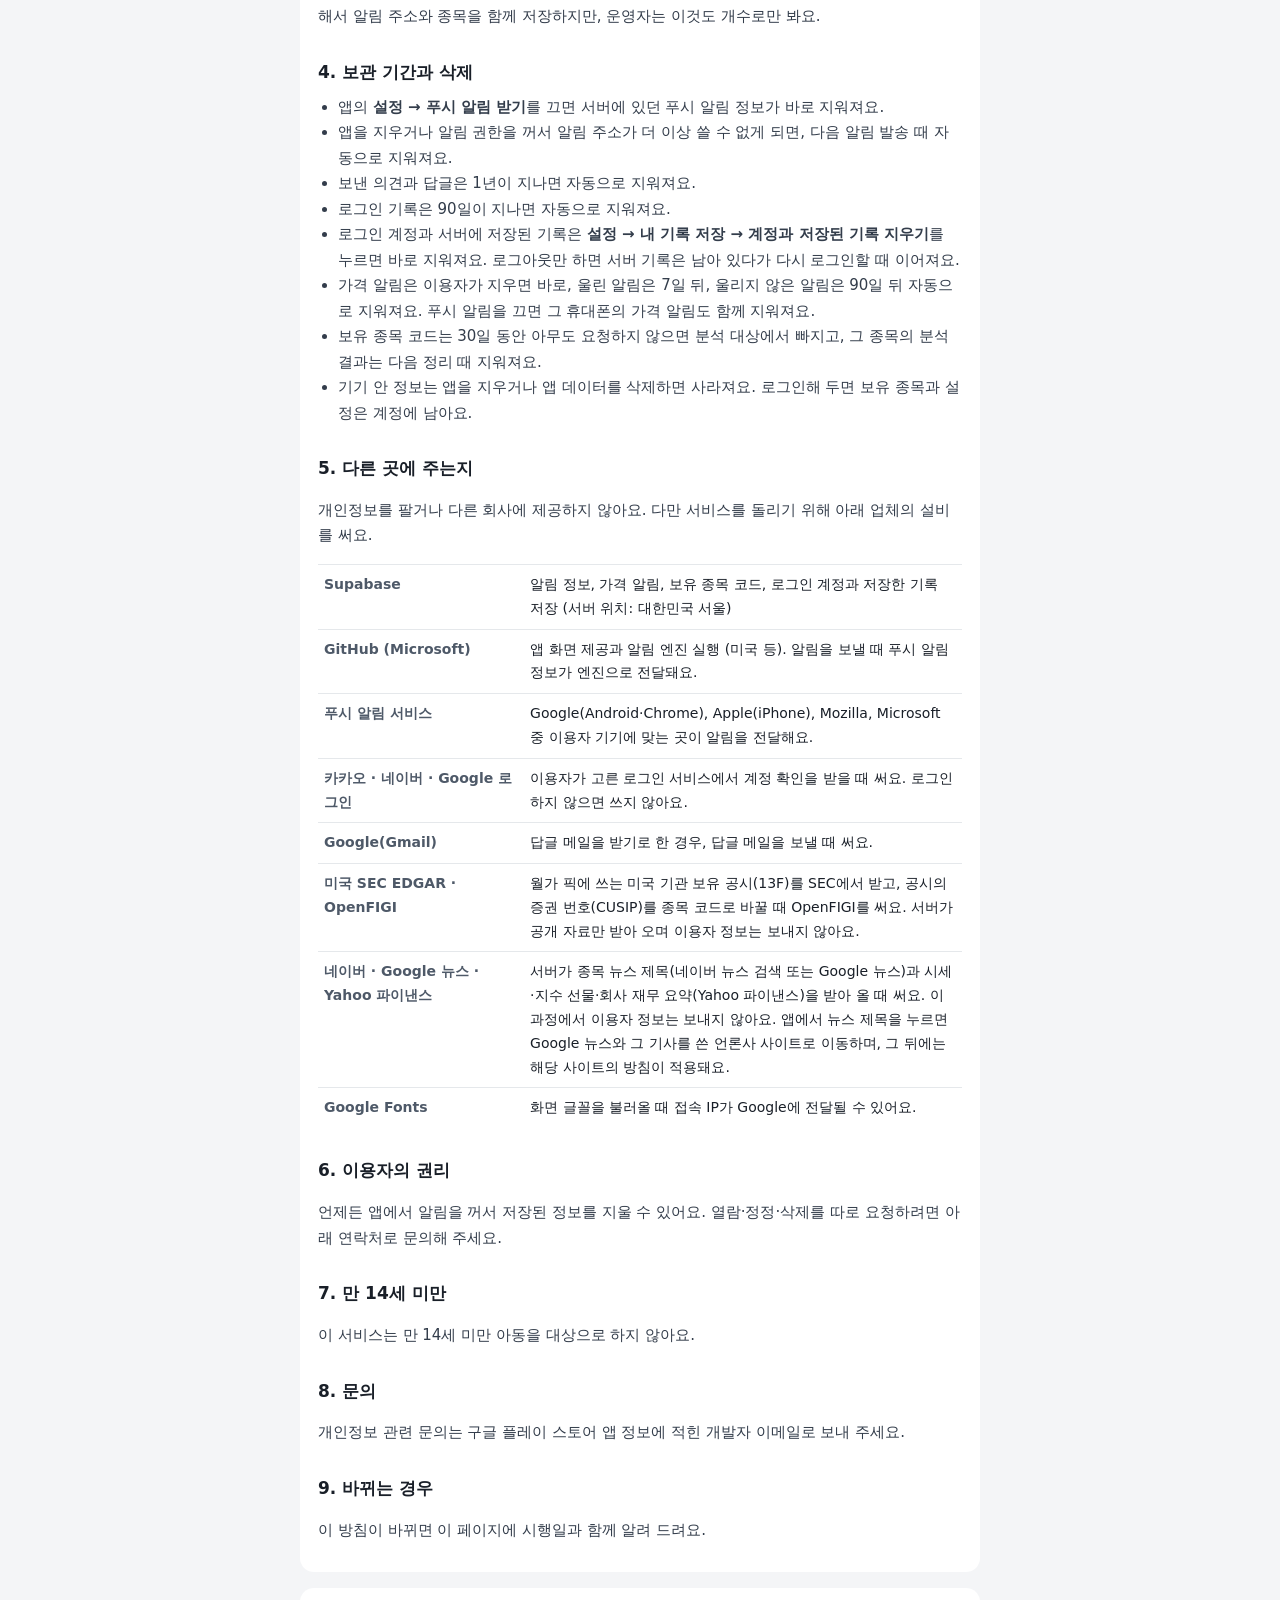
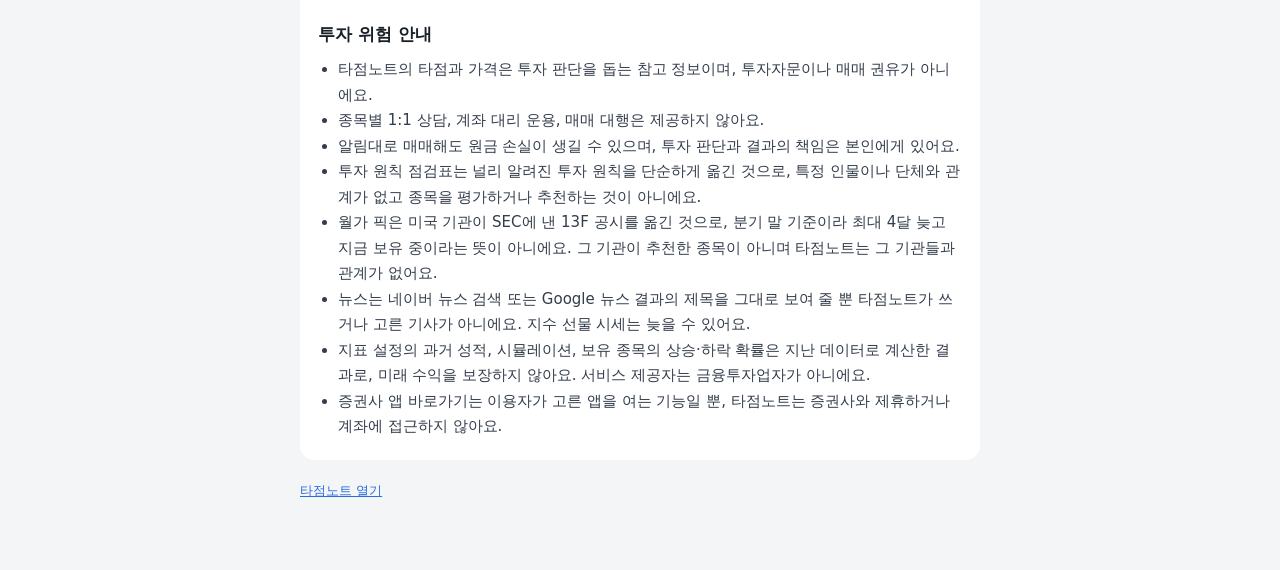
==== commit 5d3a0f5b: "Add files via upload" ====
--- a/app/privacy.html
+++ b/app/privacy.html
@@ -23,7 +23,7 @@
 <body>
 <main>
   <h1>개인정보처리방침</h1>
-  <p class="sub">타점노트 · 시행일 2026년 11월 27일 (이전 버전: 2026년 11월 26일)</p>
+  <p class="sub">타점노트 · 시행일 2026년 11월 28일 (이전 버전: 2026년 11월 27일)</p>
 
   <div class="card">
     <h2>1. 받지 않는 정보</h2>
@@ -35,7 +35,7 @@
       <tr><th>기기 안에만 저장</th><td>안내 동의 여부, 화면 설정, 입장 코드, <b>내 보유 종목</b>(종목·수량·평균 단가), 고른 증권사 앱과 지표는 이용자 휴대폰 안에만 저장되고 서버로 보내지 않아요 (로그인한 경우는 아래 '로그인' 참고).</td></tr>
       <tr><th>보유 종목 분석 요청</th><td>보유 탭에 종목을 넣으면, 분석과 뉴스를 받기 위해 <b>종목 코드만</b>(예: 005930, NVDA) 서버로 보내요. 수량, 평균 단가, 기기나 이용자를 알 수 있는 정보는 함께 보내지 않아서, 누가 어떤 종목을 가졌는지 서버는 알 수 없어요. 종목을 찾을 때 입력한 검색어도 서버로 전달되지만 저장하지 않아요.</td></tr>
       <tr><th>가격 알림 (선택)</th><td>보유 탭에서 <b>가격 알림</b>(목표가·손절가)을 건 경우에만, 그 휴대폰의 알림 받는 주소와 함께 <b>종목 코드·종목 이름·정한 가격·오르면/내리면</b>을 저장해요. 알림을 보내려면 어느 휴대폰에 보낼지 알아야 해서, 이 기능은 종목과 알림 주소를 함께 저장하는 유일한 기능이에요. 이름·전화번호·이메일 같은 정보는 받지 않고, 운영자는 개수만 합계로 봐요.</td></tr>
-      <tr><th>로그인 (선택)</th><td>카카오·네이버·Google로 로그인한 경우에만, 로그인 서비스가 주는 계정 식별값과 이름(닉네임), 메일 주소(제공한 경우)를 저장하고, <b>내 보유 종목(종목·수량·평균 단가)과 앱 설정</b>을 그 계정과 함께 서버에 저장해요. 다른 휴대폰에서도 기록을 이어 쓰기 위한 거예요. 또 <b>로그인 기록</b>(로그인하거나 앱을 연 시각, 로그인 방식, 안드로이드·아이폰·컴퓨터 같은 기기 종류)을 남겨요. 운영자는 운영과 문의 대응을 위해 계정 이름(닉네임), 일부를 가린 메일 주소, 로그인 기록, 저장된 보유 종목을 볼 수 있어요. 로그인하지 않으면 이 기록은 휴대폰에만 있어요.</td></tr>
+      <tr><th>로그인 (선택)</th><td>카카오·네이버·Google로 로그인한 경우에만, 로그인 서비스가 주는 계정 식별값과 이름(닉네임), 메일 주소(제공한 경우)를 저장하고, <b>내 보유 종목(종목·수량·평균 단가)과 앱 설정</b>을 그 계정과 함께 서버에 저장해요. 다른 휴대폰에서도 기록을 이어 쓰기 위한 거예요. 또 <b>로그인 기록</b>(로그인하거나 앱을 연 시각, 로그인 방식, 안드로이드·아이폰·컴퓨터 같은 기기 종류)을 남겨요. 운영자는 운영과 문의 대응을 위해 계정 이름(닉네임), 일부를 가린 메일 주소, 로그인 기록, 저장된 보유 종목을 볼 수 있어요. 로그인하지 않으면 이 기록은 휴대폰에만 있어요.<br><b>이용자 평균 평단</b>: 로그인한 이용자의 평균 단가로 종목별 평균을 하루 한 번 계산해, 같은 종목을 가진 사람이 <b>5명 이상</b>일 때만 평균값과 인원수를 보여 줘요. 누가 얼마에 샀는지는 보이지 않아요. <b>설정 → 내 기록 저장 → 내 평단을 이용자 평균에 넣기</b>를 끄면 빠져요.</td></tr>
       <tr><th>의견 보내기</th><td>보낸 의견의 종류와 내용, 앱 버전, 그리고 개발자 답글을 이 휴대폰에서만 볼 수 있게 하는 무작위 번호의 암호화 값(지문)을 저장해요. 로그인한 상태로 보내면 의견이 계정과 연결되고, <b>답글을 메일로 받기</b>를 켜면 개발자 답글을 그 계정의 메일 주소로 보내요. 내용에 연락처를 적으면 그 내용도 함께 저장되니, 꼭 필요할 때만 적어 주세요.</td></tr>
       <tr><th>접속 기록</th><td>서비스를 운영하는 서버와 호스팅 업체가 보안과 장애 대응을 위해 접속 IP와 시각 같은 기본 기록을 자동으로 남길 수 있어요.</td></tr>
     </table>
